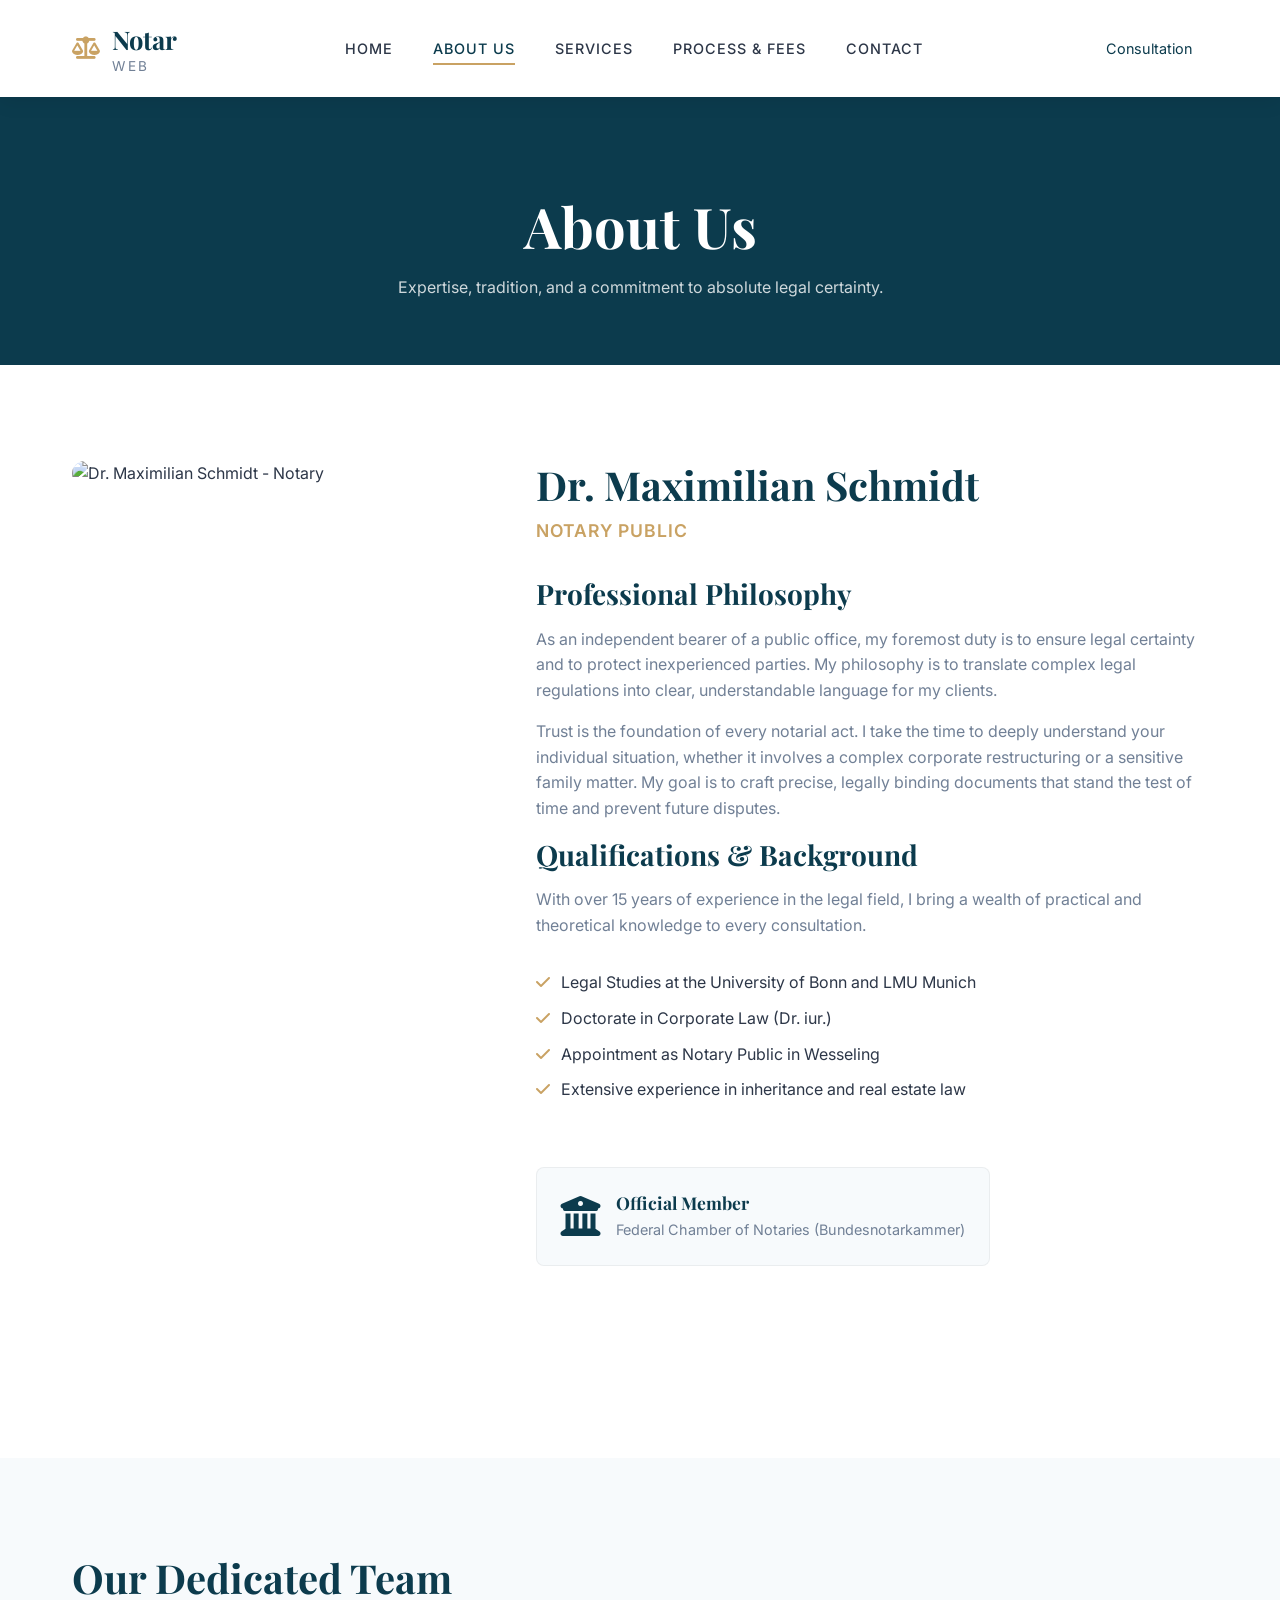
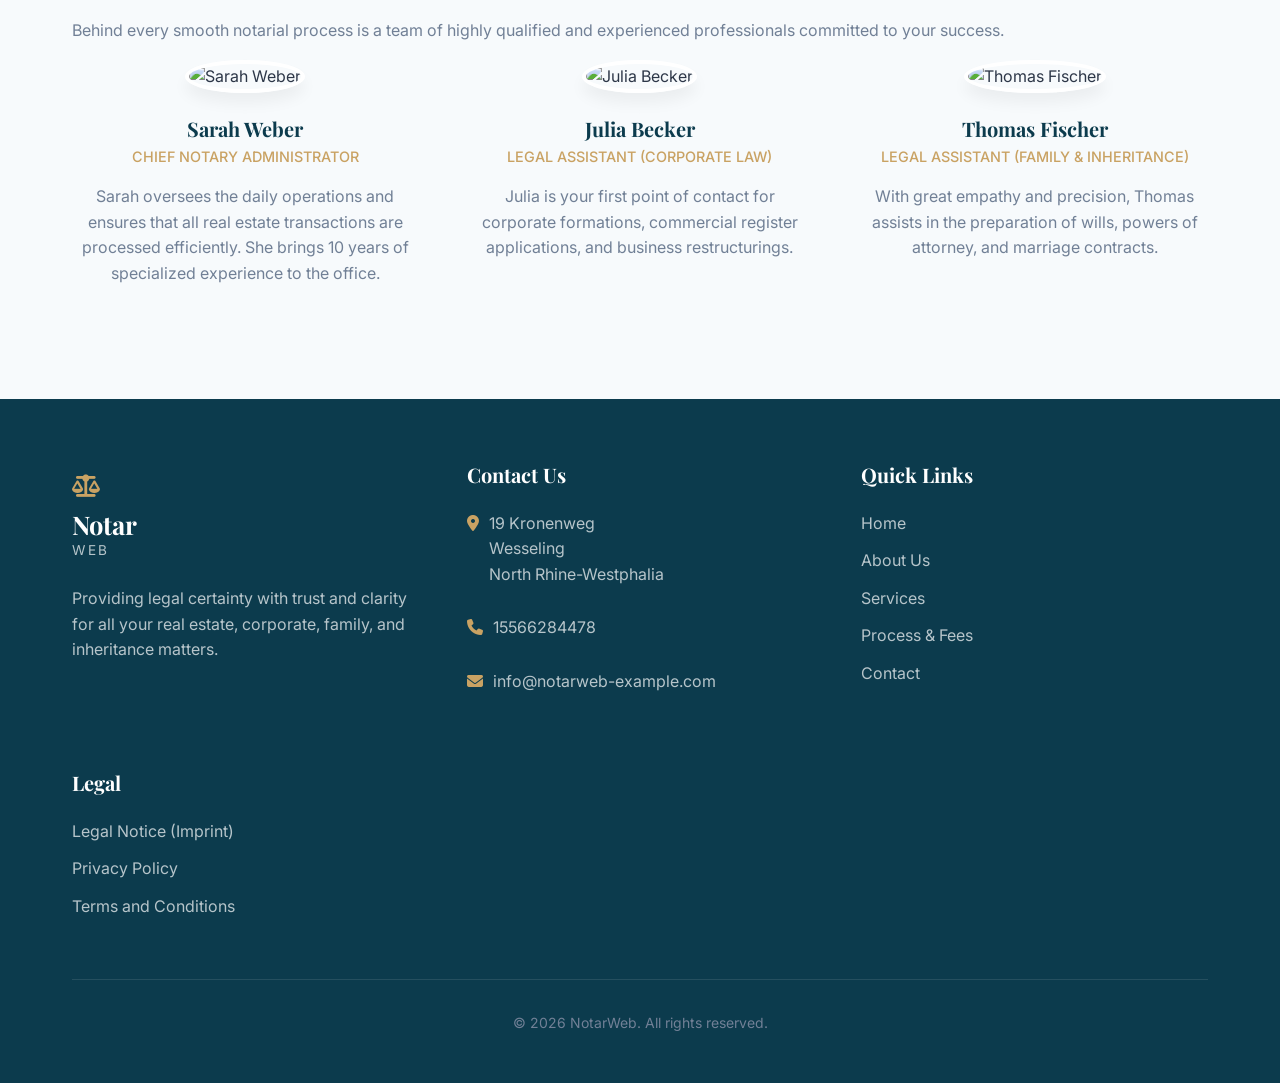
==== about.html @ d6769d3a "Initial commit - Notary Website" ====
<!DOCTYPE html>
<html lang="en">

<head>
    <meta charset="UTF-8">
    <meta name="viewport" content="width=device-width, initial-scale=1.0">
    <title>About Us | NotarWeb - Legal Certainty with Trust</title>
    <meta name="description"
        content="Learn about our legal philosophy, our experienced notary, and our dedicated team. Proud members of the Federal Chamber of Notaries.">
    <!-- FontAwesome -->
    <link rel="stylesheet" href="https://cdnjs.cloudflare.com/ajax/libs/font-awesome/6.4.0/css/all.min.css">
    <!-- Calendly -->
    <link href="https://assets.calendly.com/assets/external/widget.css" rel="stylesheet">
    <script src="https://assets.calendly.com/assets/external/widget.js" type="text/javascript" async></script>
    <!-- Custom CSS -->
    <link rel="stylesheet" href="styles.css">

    <style>
        .page-header {
            background-color: var(--primary-color);
            color: var(--text-inverse);
            padding: 12rem 0 4rem;
            text-align: center;
            position: relative;
        }

        .page-header::before {
            content: '';
            position: absolute;
            top: 0;
            left: 0;
            width: 100%;
            height: 100%;
            background-image: url('https://images.unsplash.com/photo-1505664125541-2fc910b80bba?auto=format&fit=crop&q=80&w=2000');
            background-size: cover;
            background-position: center;
            opacity: 0.15;
            mix-blend-mode: overlay;
        }

        .page-header-content {
            position: relative;
            z-index: 1;
        }

        .page-header h1 {
            color: var(--text-inverse);
            margin-bottom: 1rem;
        }

        .profile-section {
            display: flex;
            align-items: flex-start;
            gap: 4rem;
            margin-bottom: var(--spacing-xl);
        }

        .profile-image {
            flex: 0 0 400px;
            border-radius: var(--radius-lg);
            overflow: hidden;
            box-shadow: var(--shadow-xl);
            position: sticky;
            top: 100px;
        }

        .profile-image img {
            width: 100%;
            display: block;
        }

        .profile-content {
            flex: 1;
        }

        .profile-content h2 {
            margin-bottom: 0.5rem;
        }

        .profile-content .title {
            color: var(--accent-color);
            font-weight: 600;
            margin-bottom: 2rem;
            font-size: 1.1rem;
            text-transform: uppercase;
            letter-spacing: 1px;
        }

        .credentials-list {
            list-style: none;
            margin: 2rem 0;
        }

        .credentials-list li {
            position: relative;
            padding-left: 25px;
            margin-bottom: 10px;
        }

        .credentials-list li::before {
            content: '\f00c';
            font-family: 'Font Awesome 6 Free';
            font-weight: 900;
            position: absolute;
            left: 0;
            color: var(--accent-color);
        }

        .chamber-badge {
            display: inline-flex;
            align-items: center;
            gap: 15px;
            background-color: var(--bg-light);
            padding: 1.5rem;
            border-radius: var(--radius-md);
            border: 1px solid rgba(0, 0, 0, 0.05);
            margin-top: 2rem;
        }

        .chamber-badge i {
            font-size: 2.5rem;
            color: var(--primary-color);
        }

        .team-grid {
            display: grid;
            grid-template-columns: repeat(auto-fit, minmax(280px, 1fr));
            gap: 3rem;
        }

        .team-member {
            text-align: center;
        }

        .team-member-img {
            width: 200px;
            height: 200px;
            border-radius: 50%;
            object-fit: cover;
            margin: 0 auto 1.5rem;
            box-shadow: var(--shadow-md);
            border: 4px solid white;
        }

        .team-member h3 {
            margin-bottom: 0.25rem;
            font-size: 1.25rem;
        }

        .team-member p.role {
            color: var(--accent-color);
            font-weight: 500;
            margin-bottom: 1rem;
            font-size: 0.9rem;
            text-transform: uppercase;
        }

        @media (max-width: 900px) {
            .profile-section {
                flex-direction: column;
            }

            .profile-image {
                flex: auto;
                width: 100%;
                position: relative;
                top: 0;
            }
        }
    </style>
</head>

<body>

    <!-- Header Navigation -->
    <header class="header">
        <div class="container nav-container">
            <a href="index.html" class="logo">
                <i class="fa-solid fa-scale-balanced"></i>
                <div>
                    Notar<span>Web</span>
                </div>
            </a>

            <button class="mobile-menu-btn" aria-label="Toggle Menu">
                <i class="fa-solid fa-bars"></i>
            </button>

            <nav>
                <ul class="nav-links">
                    <li><a href="index.html">Home</a></li>
                    <li><a href="about.html" class="active">About Us</a></li>
                    <li><a href="services.html">Services</a></li>
                    <li><a href="process.html">Process & Fees</a></li>
                    <li><a href="contact.html">Contact</a></li>
                                    </ul>
                </nav>
                <div class="header-cta">
                    <a href="contact.html" class="btn btn-outline" style="padding: 8px 16px; font-size: 0.9rem;">Consultation</a>
                </div>
            </div>

            <button class="mobile-menu-btn" aria-label="Toggle Menu">
                <i class="fa-solid fa-bars"></i>
            </button>
        </div>
    </header>

    <!-- Page Header -->
    <div class="page-header">
        <div class="container page-header-content">
            <h1>About Us</h1>
            <p style="color: rgba(255,255,255,0.8); max-width: 600px; margin: 0 auto;">Expertise, tradition, and a
                commitment to absolute legal certainty.</p>
        </div>
    </div>

    <!-- Profile Section -->
    <section class="section">
        <div class="container">
            <div class="profile-section reveal">
                <div class="profile-image">
                    <img src="https://images.unsplash.com/photo-1560250097-0b93528c311a?auto=format&fit=crop&q=80&w=800"
                        alt="Dr. Maximilian Schmidt - Notary">
                </div>
                <div class="profile-content">
                    <h2>Dr. Maximilian Schmidt</h2>
                    <p class="title">Notary Public</p>

                    <h3>Professional Philosophy</h3>
                    <p>As an independent bearer of a public office, my foremost duty is to ensure legal certainty and to
                        protect inexperienced parties. My philosophy is to translate complex legal regulations into
                        clear, understandable language for my clients.</p>
                    <p>Trust is the foundation of every notarial act. I take the time to deeply understand your
                        individual situation, whether it involves a complex corporate restructuring or a sensitive
                        family matter. My goal is to craft precise, legally binding documents that stand the test of
                        time and prevent future disputes.</p>

                    <h3>Qualifications & Background</h3>
                    <p>With over 15 years of experience in the legal field, I bring a wealth of practical and
                        theoretical knowledge to every consultation.</p>
                    <ul class="credentials-list">
                        <li>Legal Studies at the University of Bonn and LMU Munich</li>
                        <li>Doctorate in Corporate Law (Dr. iur.)</li>
                        <li>Appointment as Notary Public in Wesseling</li>
                        <li>Extensive experience in inheritance and real estate law</li>
                    </ul>

                    <div class="chamber-badge">
                        <i class="fa-solid fa-building-columns"></i>
                        <div>
                            <h4 style="margin-bottom: 5px; font-size: 1.1rem;">Official Member</h4>
                            <p style="margin: 0; font-size: 0.9rem;">Federal Chamber of Notaries (Bundesnotarkammer)</p>
                        </div>
                    </div>
                </div>
            </div>
        </div>
    </section>

    <!-- Team Section -->
    <section class="section section-bg-light">
        <div class="container reveal">
            <div class="section-header">
                <h2>Our Dedicated Team</h2>
                <p>Behind every smooth notarial process is a team of highly qualified and experienced professionals
                    committed to your success.</p>
            </div>

            <div class="team-grid">
                <!-- Team Member 1 -->
                <div class="team-member">
                    <img src="https://images.unsplash.com/photo-1573496359142-b8d87734a5a2?auto=format&fit=crop&q=80&w=400"
                        alt="Sarah Weber" class="team-member-img">
                    <h3>Sarah Weber</h3>
                    <p class="role">Chief Notary Administrator</p>
                    <p>Sarah oversees the daily operations and ensures that all real estate transactions are processed
                        efficiently. She brings 10 years of specialized experience to the office.</p>
                </div>

                <!-- Team Member 2 -->
                <div class="team-member">
                    <img src="https://images.unsplash.com/photo-1580489944761-15a19d654956?auto=format&fit=crop&q=80&w=400"
                        alt="Julia Becker" class="team-member-img">
                    <h3>Julia Becker</h3>
                    <p class="role">Legal Assistant (Corporate Law)</p>
                    <p>Julia is your first point of contact for corporate formations, commercial register applications,
                        and business restructurings.</p>
                </div>

                <!-- Team Member 3 -->
                <div class="team-member">
                    <img src="https://images.unsplash.com/photo-1556157382-97eda2d62296?auto=format&fit=crop&q=80&w=400"
                        alt="Thomas Fischer" class="team-member-img">
                    <h3>Thomas Fischer</h3>
                    <p class="role">Legal Assistant (Family & Inheritance)</p>
                    <p>With great empathy and precision, Thomas assists in the preparation of wills, powers of attorney,
                        and marriage contracts.</p>
                </div>
            </div>
        </div>
    </section>

    <!-- Global Footer -->
    <footer class="footer">
        <div class="container">
            <div class="footer-grid">
                <div class="footer-col">
                    <a href="index.html" class="logo" style="color: white; margin-bottom: 1.5rem;">
                        <i class="fa-solid fa-scale-balanced" style="color: var(--accent-color);"></i>
                        <div>
                            Notar<span style="color: rgba(255,255,255,0.7)">Web</span>
                        </div>
                    </a>
                    <p>Providing legal certainty with trust and clarity for all your real estate, corporate, family, and inheritance matters.</p>
                </div>

                <div class="footer-col">
                    <h3>Contact Us</h3>
                    <div class="footer-contact-item">
                        <i class="fa-solid fa-location-dot"></i>
                        <p>19 Kronenweg<br>Wesseling<br>North Rhine-Westphalia</p>
                    </div>
                    <div class="footer-contact-item">
                        <i class="fa-solid fa-phone"></i>
                        <a href="tel:15566284478">15566284478</a>
                    </div>
                    <div class="footer-contact-item">
                        <i class="fa-solid fa-envelope"></i>
                        <a href="mailto:info@notarweb-example.com">info@notarweb-example.com</a>
                    </div>
                </div>

                <div class="footer-col">
                    <h3>Quick Links</h3>
                    <a href="index.html">Home</a>
                    <a href="about.html">About Us</a>
                    <a href="services.html">Services</a>
                    <a href="process.html">Process & Fees</a>
                    <a href="contact.html">Contact</a>
                </div>

                <div class="footer-col">
                    <h3>Legal</h3>
                    <a href="imprint.html">Legal Notice (Imprint)</a>
                    <a href="privacy.html">Privacy Policy</a>
                    <a href="terms.html">Terms and Conditions</a>
                </div>
            </div>

            <div class="footer-bottom">
                <p>&copy; 2026 NotarWeb. All rights reserved.</p>
            </div>
        </div>
    </footer>

    <script src="script.js"></script>
</body>

</html>
---- styles.css ----
/* Google Fonts: Playfair Display for elegant headings, Inter for clean body text */
@import url('https://fonts.googleapis.com/css2?family=Inter:wght@300;400;500;600&family=Playfair+Display:wght@400;600;700&display=swap');

:root {
  /* Color Palette */
  --primary-color: #0c3b4d;
  /* Deep Dark Blue/Green */
  --primary-light: #16566e;
  --accent-color: #c9a263;
  /* Elegant Gold/Champagne accent */
  --accent-hover: #b38d50;

  --text-main: #2d3748;
  --text-light: #718096;
  --text-inverse: #ffffff;

  --bg-main: #ffffff;
  --bg-light: #f7fafc;
  /* Very soft gray/white for alternate sections */
  --bg-dark: #1a202c;

  /* Typography */
  --font-heading: 'Playfair Display', serif;
  --font-body: 'Inter', sans-serif;

  /* Layout */
  --container-width: 1200px;
  --spacing-sm: 1rem;
  --spacing-md: 2rem;
  --spacing-lg: 4rem;
  --spacing-xl: 6rem;

  /* Effects */
  --radius-sm: 4px;
  --radius-md: 8px;
  --radius-lg: 16px;
  --shadow-sm: 0 4px 6px rgba(0, 0, 0, 0.05);
  --shadow-md: 0 10px 15px rgba(0, 0, 0, 0.05);
  --shadow-lg: 0 20px 25px rgba(0, 0, 0, 0.1);
  --transition: all 0.3s ease;
}

/* Reset & Base */
* {
  margin: 0;
  padding: 0;
  box-sizing: border-box;
}

html {
  scroll-behavior: smooth;
}

body {
  font-family: var(--font-body);
  color: var(--text-main);
  background-color: var(--bg-main);
  line-height: 1.6;
  font-size: 16px;
  -webkit-font-smoothing: antialiased;
}

h1,
h2,
h3,
h4,
h5,
h6 {
  font-family: var(--font-heading);
  color: var(--primary-color);
  line-height: 1.2;
  margin-bottom: var(--spacing-sm);
}

h1 {
  font-size: 3.5rem;
}

h2 {
  font-size: 2.5rem;
}

h3 {
  font-size: 1.75rem;
}

p {
  margin-bottom: var(--spacing-sm);
  color: var(--text-light);
}

a {
  text-decoration: none;
  color: var(--primary-color);
  transition: var(--transition);
}

a:hover {
  color: var(--accent-color);
}

/* Utilities */
.container {
  max-width: var(--container-width);
  margin: 0 auto;
  padding: 0 var(--spacing-md);
}

.section {
  padding: var(--spacing-xl) 0;
}

.section-bg-light {
  background-color: var(--bg-light);
}

.text-center {
  text-align: center;
}

/* Floating/Fixed Premium Header */
.header {
  background-color: #ffffff;
  position: fixed;
  top: 0;
  left: 0;
  width: 100%;
  z-index: 1000;
  padding: 1.2rem 0;
  transition: all 0.4s ease;
  box-shadow: 0 4px 20px rgba(0, 0, 0, 0.08);
}

.header.scrolled {
  padding: 0.8rem 0;
  box-shadow: 0 10px 30px rgba(0, 0, 0, 0.12);
  background-color: rgba(255, 255, 255, 0.98);
  backdrop-filter: blur(10px);
  -webkit-backdrop-filter: blur(10px);
}

.nav-container {
  display: flex;
  justify-content: space-between;
  align-items: center;
}

.logo {
  font-family: var(--font-heading);
  font-size: 1.6rem;
  font-weight: 700;
  color: var(--primary-color);
  display: flex;
  align-items: center;
  gap: 12px;
}

.logo i {
  color: var(--accent-color);
  font-size: 1.4rem;
}

.logo span {
  font-family: var(--font-body);
  font-size: 0.85rem;
  text-transform: uppercase;
  letter-spacing: 2.5px;
  color: var(--text-light);
  font-weight: 400;
  display: block;
}

.logo div {
  display: flex;
  flex-direction: column;
  justify-content: center;
}

.logo div span {
  margin-top: -4px;
}

.nav-content {
  display: flex;
  align-items: center;
  gap: 3rem;
}

.nav-links {
  display: flex;
  gap: 2.5rem;
  list-style: none;
  align-items: center;
}

.nav-links a {
  font-family: var(--font-body);
  font-weight: 500;
  font-size: 0.9rem;
  color: var(--text-main);
  text-transform: uppercase;
  letter-spacing: 1px;
  padding: 0.5rem 0;
  position: relative;
}

.nav-links a::after {
  content: '';
  position: absolute;
  bottom: 0;
  left: 0;
  width: 0;
  height: 2px;
  background-color: var(--accent-color);
  transition: width 0.3s ease;
}

.nav-links a:hover::after,
.nav-links a.active::after {
  width: 100%;
}

.nav-links a:hover,
.nav-links a.active {
  color: var(--primary-color);
}

.header-cta {
  display: none;
}

@media (min-width: 1024px) {
  .header-cta {
    display: block;
  }

  .header-cta .btn-outline {
    border-color: var(--primary-color);
    color: var(--primary-color);
  }

  .header-cta .btn-outline:hover {
    border-color: var(--primary-color);
    background-color: var(--primary-color);
    color: var(--text-inverse);
  }
}

.mobile-menu-btn {
  display: none;
  background: none;
  border: none;
  font-size: 1.5rem;
  color: var(--primary-color);
  cursor: pointer;
}

/* Hero Section */
.hero {
  position: relative;
  min-height: 80vh;
  display: flex;
  align-items: center;
  background-size: cover;
  background-position: center;
  background-attachment: fixed;
  color: var(--text-inverse);
}

.hero::before {
  content: '';
  position: absolute;
  top: 0;
  left: 0;
  width: 100%;
  height: 100%;
  background: linear-gradient(to right, rgba(12, 59, 77, 0.9) 0%, rgba(12, 59, 77, 0.6) 100%);
}

.hero-content {
  position: relative;
  z-index: 1;
  max-width: 600px;
}

.hero h1 {
  color: var(--text-inverse);
  margin-bottom: 1.5rem;
  animation: fadeUp 1s ease forwards;
}

.hero p {
  color: rgba(255, 255, 255, 0.9);
  font-size: 1.25rem;
  margin-bottom: 2.5rem;
  animation: fadeUp 1s ease 0.2s forwards;
  opacity: 0;
}

.hero-btns {
  display: flex;
  gap: 1rem;
  animation: fadeUp 1s ease 0.4s forwards;
  opacity: 0;
}

@keyframes fadeUp {
  from {
    opacity: 0;
    transform: translateY(20px);
  }

  to {
    opacity: 1;
    transform: translateY(0);
  }
}

/* Footer */
.footer {
  background-color: var(--primary-color);
  color: var(--text-inverse);
  padding: var(--spacing-lg) 0 2rem;
}

.footer-grid {
  display: grid;
  grid-template-columns: repeat(auto-fit, minmax(250px, 1fr));
  gap: 3rem;
  margin-bottom: 3rem;
}

.footer-col h3 {
  color: var(--text-inverse);
  font-size: 1.25rem;
  margin-bottom: 1.5rem;
}

.footer-col p,
.footer-col a {
  color: rgba(255, 255, 255, 0.7);
  margin-bottom: 0.75rem;
  display: block;
}

.footer-col a:hover {
  color: var(--accent-color);
}

.footer-contact-item {
  display: flex;
  align-items: flex-start;
  gap: 10px;
  margin-bottom: 1rem;
}

.footer-contact-item i {
  color: var(--accent-color);
  margin-top: 4px;
}

.footer-bottom {
  text-align: center;
  padding-top: 2rem;
  border-top: 1px solid rgba(255, 255, 255, 0.1);
  color: rgba(255, 255, 255, 0.5);
  font-size: 0.875rem;
}

/* Animations */
.reveal {
  opacity: 0;
  transform: translateY(30px);
  transition: all 0.8s ease;
}

.reveal.active {
  opacity: 1;
  transform: translateY(0);
}

/* Responsive */
@media (max-width: 1024px) {
  .nav-content {
    gap: 1.5rem;
  }
}

@media (max-width: 768px) {
  h1 {
    font-size: 2.5rem;
  }

  h2 {
    font-size: 2rem;
  }

  .nav-links {
    display: none;
    position: absolute;
    top: 100%;
    left: 0;
    width: 100%;
    background-color: var(--bg-main);
    flex-direction: column;
    padding: 2rem;
    box-shadow: var(--shadow-md);
    gap: 1.5rem;
  }

  .nav-links.active {
    display: flex;
  }

  .mobile-menu-btn {
    display: block;
  }

  .hero {
    min-height: 70vh;
  }

  .hero-btns {
    flex-direction: column;
  }
}
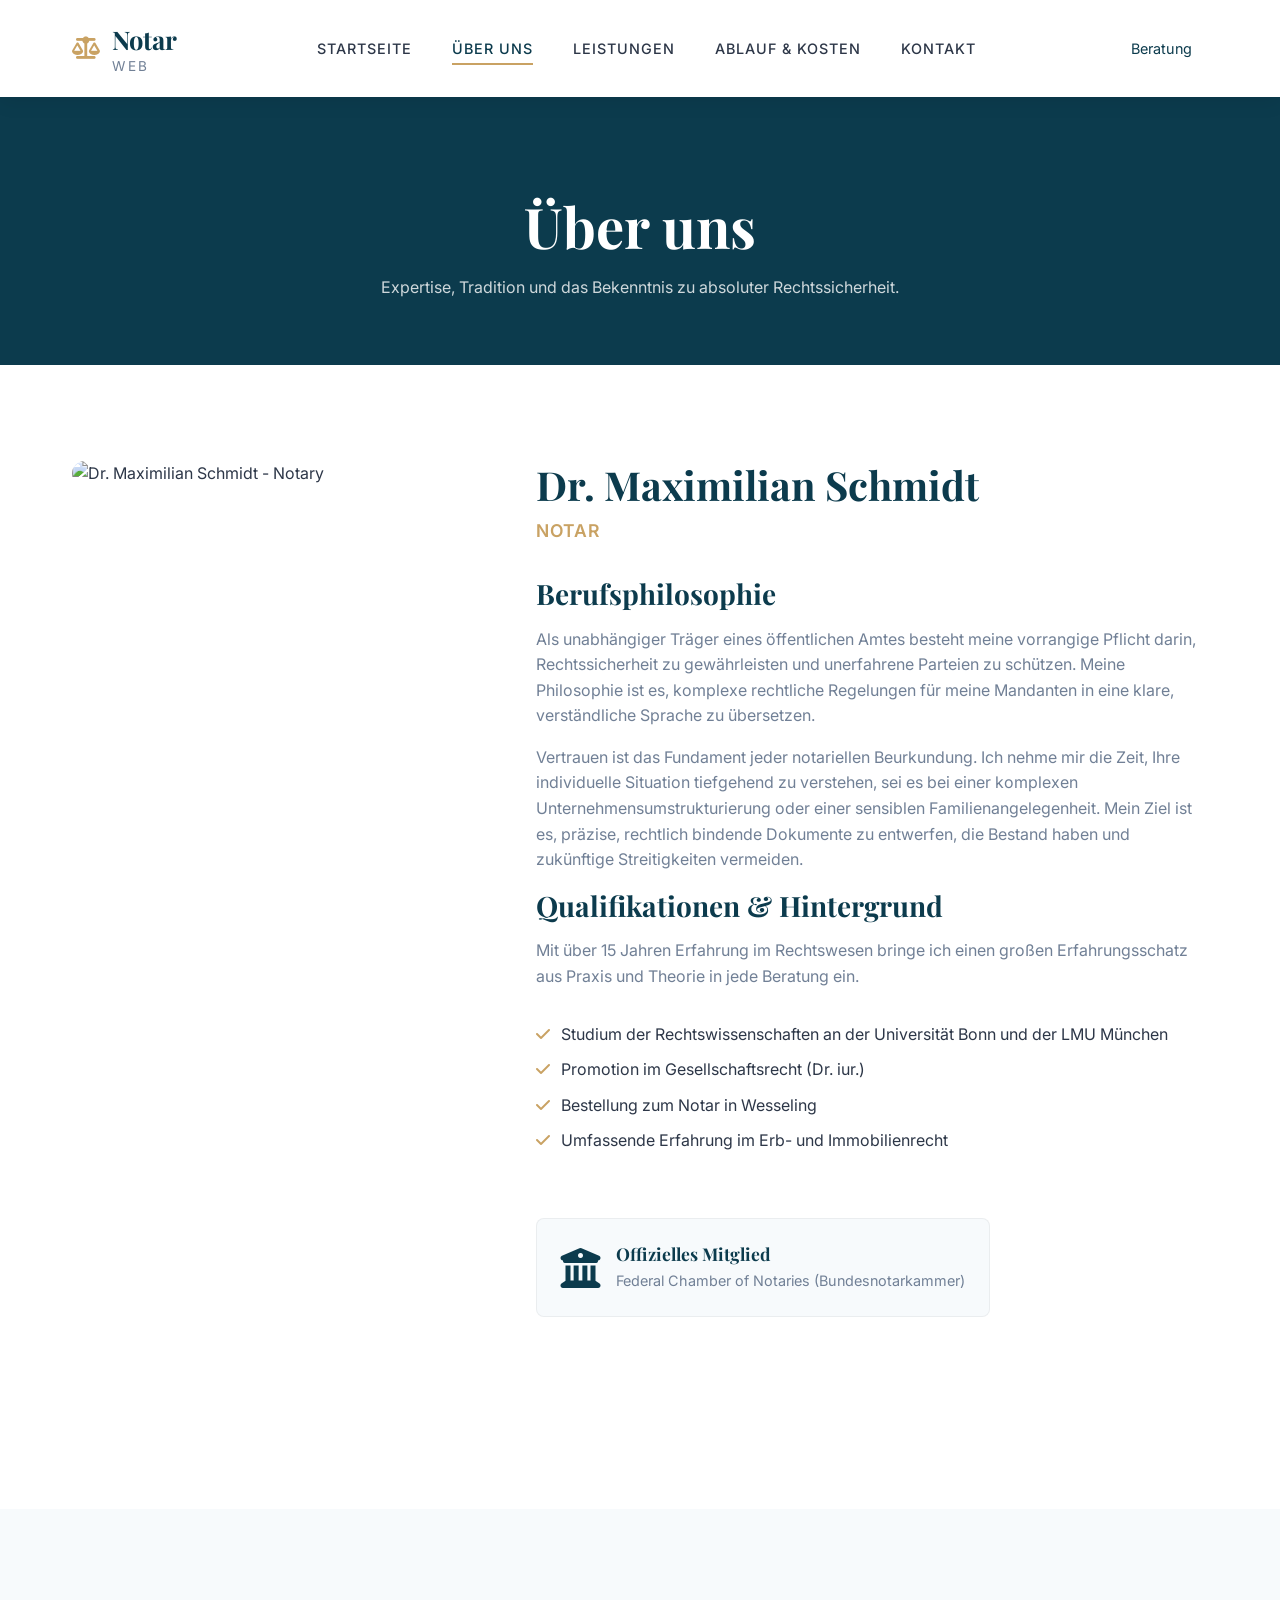
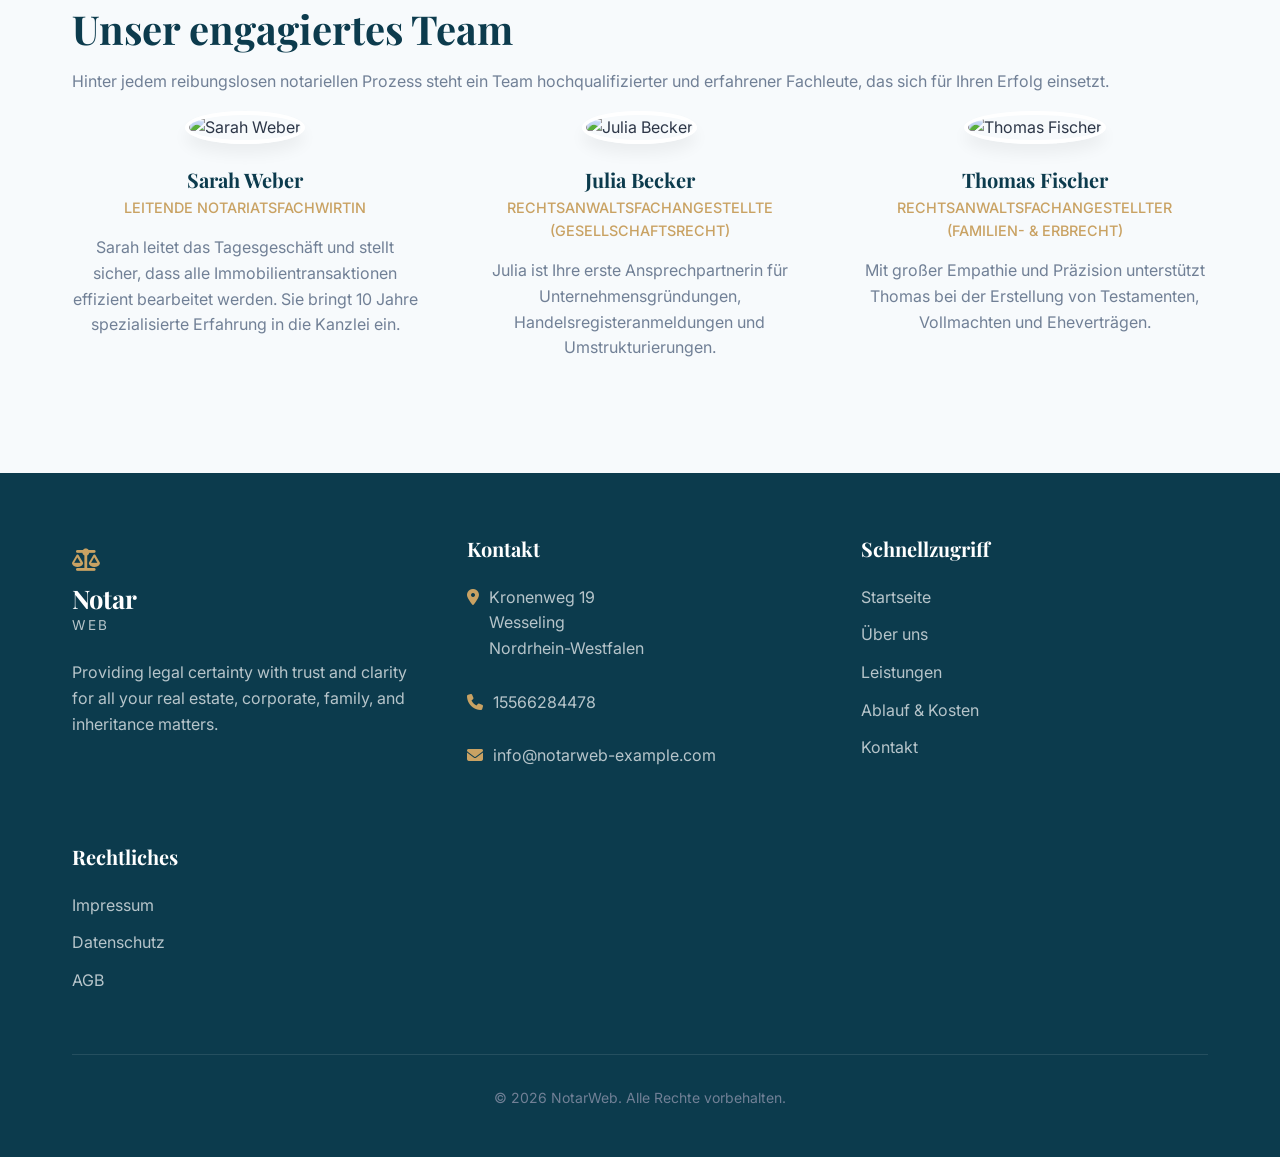
==== commit 3d471ecb: "Website auf Deutsch übersetzt und Mail-Link angepasst" ====
--- a/about.html
+++ b/about.html
@@ -1,12 +1,12 @@
 <!DOCTYPE html>
-<html lang="en">
+<html lang="de">
 
 <head>
     <meta charset="UTF-8">
     <meta name="viewport" content="width=device-width, initial-scale=1.0">
-    <title>About Us | NotarWeb - Legal Certainty with Trust</title>
+    <title>Über uns | NotarWeb - Rechtssicherheit mit Vertrauen</title>
     <meta name="description"
-        content="Learn about our legal philosophy, our experienced notary, and our dedicated team. Proud members of the Federal Chamber of Notaries.">
+        content="Erfahren Sie mehr über unsere Rechtsphilosophie, unseren erfahrenen Notar und unser engagiertes Team. Stolze Mitglieder der Bundesnotarkammer.">
     <!-- FontAwesome -->
     <link rel="stylesheet" href="https://cdnjs.cloudflare.com/ajax/libs/font-awesome/6.4.0/css/all.min.css">
     <!-- Calendly -->
@@ -188,30 +188,31 @@
 
             <nav>
                 <ul class="nav-links">
-                    <li><a href="index.html">Home</a></li>
-                    <li><a href="about.html" class="active">About Us</a></li>
-                    <li><a href="services.html">Services</a></li>
-                    <li><a href="process.html">Process & Fees</a></li>
-                    <li><a href="contact.html">Contact</a></li>
-                                    </ul>
-                </nav>
-                <div class="header-cta">
-                    <a href="contact.html" class="btn btn-outline" style="padding: 8px 16px; font-size: 0.9rem;">Consultation</a>
-                </div>
-            </div>
-
-            <button class="mobile-menu-btn" aria-label="Toggle Menu">
-                <i class="fa-solid fa-bars"></i>
-            </button>
+                    <li><a href="index.html">Startseite</a></li>
+                    <li><a href="about.html" class="active">Über uns</a></li>
+                    <li><a href="services.html">Leistungen</a></li>
+                    <li><a href="process.html">Ablauf & Kosten</a></li>
+                    <li><a href="contact.html">Kontakt</a></li>
+                </ul>
+            </nav>
+            <div class="header-cta">
+                <a href="contact.html" class="btn btn-outline"
+                    style="padding: 8px 16px; font-size: 0.9rem;">Beratung</a>
+            </div>
+        </div>
+
+        <button class="mobile-menu-btn" aria-label="Toggle Menu">
+            <i class="fa-solid fa-bars"></i>
+        </button>
         </div>
     </header>
 
     <!-- Page Header -->
     <div class="page-header">
         <div class="container page-header-content">
-            <h1>About Us</h1>
-            <p style="color: rgba(255,255,255,0.8); max-width: 600px; margin: 0 auto;">Expertise, tradition, and a
-                commitment to absolute legal certainty.</p>
+            <h1>Über uns</h1>
+            <p style="color: rgba(255,255,255,0.8); max-width: 600px; margin: 0 auto;">Expertise, Tradition und das
+                Bekenntnis zu absoluter Rechtssicherheit.</p>
         </div>
     </div>
 
@@ -225,31 +226,37 @@
                 </div>
                 <div class="profile-content">
                     <h2>Dr. Maximilian Schmidt</h2>
-                    <p class="title">Notary Public</p>
-
-                    <h3>Professional Philosophy</h3>
-                    <p>As an independent bearer of a public office, my foremost duty is to ensure legal certainty and to
-                        protect inexperienced parties. My philosophy is to translate complex legal regulations into
-                        clear, understandable language for my clients.</p>
-                    <p>Trust is the foundation of every notarial act. I take the time to deeply understand your
-                        individual situation, whether it involves a complex corporate restructuring or a sensitive
-                        family matter. My goal is to craft precise, legally binding documents that stand the test of
-                        time and prevent future disputes.</p>
-
-                    <h3>Qualifications & Background</h3>
-                    <p>With over 15 years of experience in the legal field, I bring a wealth of practical and
-                        theoretical knowledge to every consultation.</p>
+                    <p class="title">Notar</p>
+
+                    <h3>Berufsphilosophie</h3>
+                    <p>Als unabhängiger Träger eines öffentlichen Amtes besteht meine vorrangige Pflicht darin,
+                        Rechtssicherheit zu gewährleisten und unerfahrene
+                        Parteien zu schützen. Meine Philosophie ist es, komplexe rechtliche Regelungen für meine
+                        Mandanten in eine
+                        klare, verständliche Sprache zu übersetzen.</p>
+                    <p>Vertrauen ist das Fundament jeder notariellen Beurkundung. Ich nehme mir die Zeit, Ihre
+                        individuelle
+                        Situation tiefgehend zu verstehen, sei es bei einer komplexen Unternehmensumstrukturierung oder
+                        einer sensiblen
+                        Familienangelegenheit. Mein Ziel ist es, präzise, rechtlich bindende Dokumente zu entwerfen, die
+                        Bestand
+                        haben und zukünftige Streitigkeiten vermeiden.</p>
+
+                    <h3>Qualifikationen & Hintergrund</h3>
+                    <p>Mit über 15 Jahren Erfahrung im Rechtswesen bringe ich einen großen Erfahrungsschatz aus Praxis
+                        und
+                        Theorie in jede Beratung ein.</p>
                     <ul class="credentials-list">
-                        <li>Legal Studies at the University of Bonn and LMU Munich</li>
-                        <li>Doctorate in Corporate Law (Dr. iur.)</li>
-                        <li>Appointment as Notary Public in Wesseling</li>
-                        <li>Extensive experience in inheritance and real estate law</li>
+                        <li>Studium der Rechtswissenschaften an der Universität Bonn und der LMU München</li>
+                        <li>Promotion im Gesellschaftsrecht (Dr. iur.)</li>
+                        <li>Bestellung zum Notar in Wesseling</li>
+                        <li>Umfassende Erfahrung im Erb- und Immobilienrecht</li>
                     </ul>
 
                     <div class="chamber-badge">
                         <i class="fa-solid fa-building-columns"></i>
                         <div>
-                            <h4 style="margin-bottom: 5px; font-size: 1.1rem;">Official Member</h4>
+                            <h4 style="margin-bottom: 5px; font-size: 1.1rem;">Offizielles Mitglied</h4>
                             <p style="margin: 0; font-size: 0.9rem;">Federal Chamber of Notaries (Bundesnotarkammer)</p>
                         </div>
                     </div>
@@ -262,9 +269,10 @@
     <section class="section section-bg-light">
         <div class="container reveal">
             <div class="section-header">
-                <h2>Our Dedicated Team</h2>
-                <p>Behind every smooth notarial process is a team of highly qualified and experienced professionals
-                    committed to your success.</p>
+                <h2>Unser engagiertes Team</h2>
+                <p>Hinter jedem reibungslosen notariellen Prozess steht ein Team hochqualifizierter und erfahrener
+                    Fachleute,
+                    das sich für Ihren Erfolg einsetzt.</p>
             </div>
 
             <div class="team-grid">
@@ -273,9 +281,10 @@
                     <img src="https://images.unsplash.com/photo-1573496359142-b8d87734a5a2?auto=format&fit=crop&q=80&w=400"
                         alt="Sarah Weber" class="team-member-img">
                     <h3>Sarah Weber</h3>
-                    <p class="role">Chief Notary Administrator</p>
-                    <p>Sarah oversees the daily operations and ensures that all real estate transactions are processed
-                        efficiently. She brings 10 years of specialized experience to the office.</p>
+                    <p class="role">Leitende Notariatsfachwirtin</p>
+                    <p>Sarah leitet das Tagesgeschäft und stellt sicher, dass alle Immobilientransaktionen effizient
+                        bearbeitet
+                        werden. Sie bringt 10 Jahre spezialisierte Erfahrung in die Kanzlei ein.</p>
                 </div>
 
                 <!-- Team Member 2 -->
@@ -283,9 +292,9 @@
                     <img src="https://images.unsplash.com/photo-1580489944761-15a19d654956?auto=format&fit=crop&q=80&w=400"
                         alt="Julia Becker" class="team-member-img">
                     <h3>Julia Becker</h3>
-                    <p class="role">Legal Assistant (Corporate Law)</p>
-                    <p>Julia is your first point of contact for corporate formations, commercial register applications,
-                        and business restructurings.</p>
+                    <p class="role">Rechtsanwaltsfachangestellte (Gesellschaftsrecht)</p>
+                    <p>Julia ist Ihre erste Ansprechpartnerin für Unternehmensgründungen, Handelsregisteranmeldungen
+                        und Umstrukturierungen.</p>
                 </div>
 
                 <!-- Team Member 3 -->
@@ -293,9 +302,10 @@
                     <img src="https://images.unsplash.com/photo-1556157382-97eda2d62296?auto=format&fit=crop&q=80&w=400"
                         alt="Thomas Fischer" class="team-member-img">
                     <h3>Thomas Fischer</h3>
-                    <p class="role">Legal Assistant (Family & Inheritance)</p>
-                    <p>With great empathy and precision, Thomas assists in the preparation of wills, powers of attorney,
-                        and marriage contracts.</p>
+                    <p class="role">Rechtsanwaltsfachangestellter (Familien- & Erbrecht)</p>
+                    <p>Mit großer Empathie und Präzision unterstützt Thomas bei der Erstellung von Testamenten,
+                        Vollmachten
+                        und Eheverträgen.</p>
                 </div>
             </div>
         </div>
@@ -312,14 +322,15 @@
                             Notar<span style="color: rgba(255,255,255,0.7)">Web</span>
                         </div>
                     </a>
-                    <p>Providing legal certainty with trust and clarity for all your real estate, corporate, family, and inheritance matters.</p>
+                    <p>Providing legal certainty with trust and clarity for all your real estate, corporate, family, and
+                        inheritance matters.</p>
                 </div>
 
                 <div class="footer-col">
-                    <h3>Contact Us</h3>
+                    <h3>Kontakt</h3>
                     <div class="footer-contact-item">
                         <i class="fa-solid fa-location-dot"></i>
-                        <p>19 Kronenweg<br>Wesseling<br>North Rhine-Westphalia</p>
+                        <p>Kronenweg 19<br>Wesseling<br>Nordrhein-Westfalen</p>
                     </div>
                     <div class="footer-contact-item">
                         <i class="fa-solid fa-phone"></i>
@@ -332,24 +343,24 @@
                 </div>
 
                 <div class="footer-col">
-                    <h3>Quick Links</h3>
-                    <a href="index.html">Home</a>
-                    <a href="about.html">About Us</a>
-                    <a href="services.html">Services</a>
-                    <a href="process.html">Process & Fees</a>
-                    <a href="contact.html">Contact</a>
+                    <h3>Schnellzugriff</h3>
+                    <a href="index.html">Startseite</a>
+                    <a href="about.html">Über uns</a>
+                    <a href="services.html">Leistungen</a>
+                    <a href="process.html">Ablauf & Kosten</a>
+                    <a href="contact.html">Kontakt</a>
                 </div>
 
                 <div class="footer-col">
-                    <h3>Legal</h3>
-                    <a href="imprint.html">Legal Notice (Imprint)</a>
-                    <a href="privacy.html">Privacy Policy</a>
-                    <a href="terms.html">Terms and Conditions</a>
+                    <h3>Rechtliches</h3>
+                    <a href="imprint.html">Impressum</a>
+                    <a href="privacy.html">Datenschutz</a>
+                    <a href="terms.html">AGB</a>
                 </div>
             </div>
 
             <div class="footer-bottom">
-                <p>&copy; 2026 NotarWeb. All rights reserved.</p>
+                <p>&copy; 2026 NotarWeb. Alle Rechte vorbehalten.</p>
             </div>
         </div>
     </footer>
@@ -357,8 +368,4 @@
     <script src="script.js"></script>
 </body>
 
-</html>
-
-
-
-
+</html>
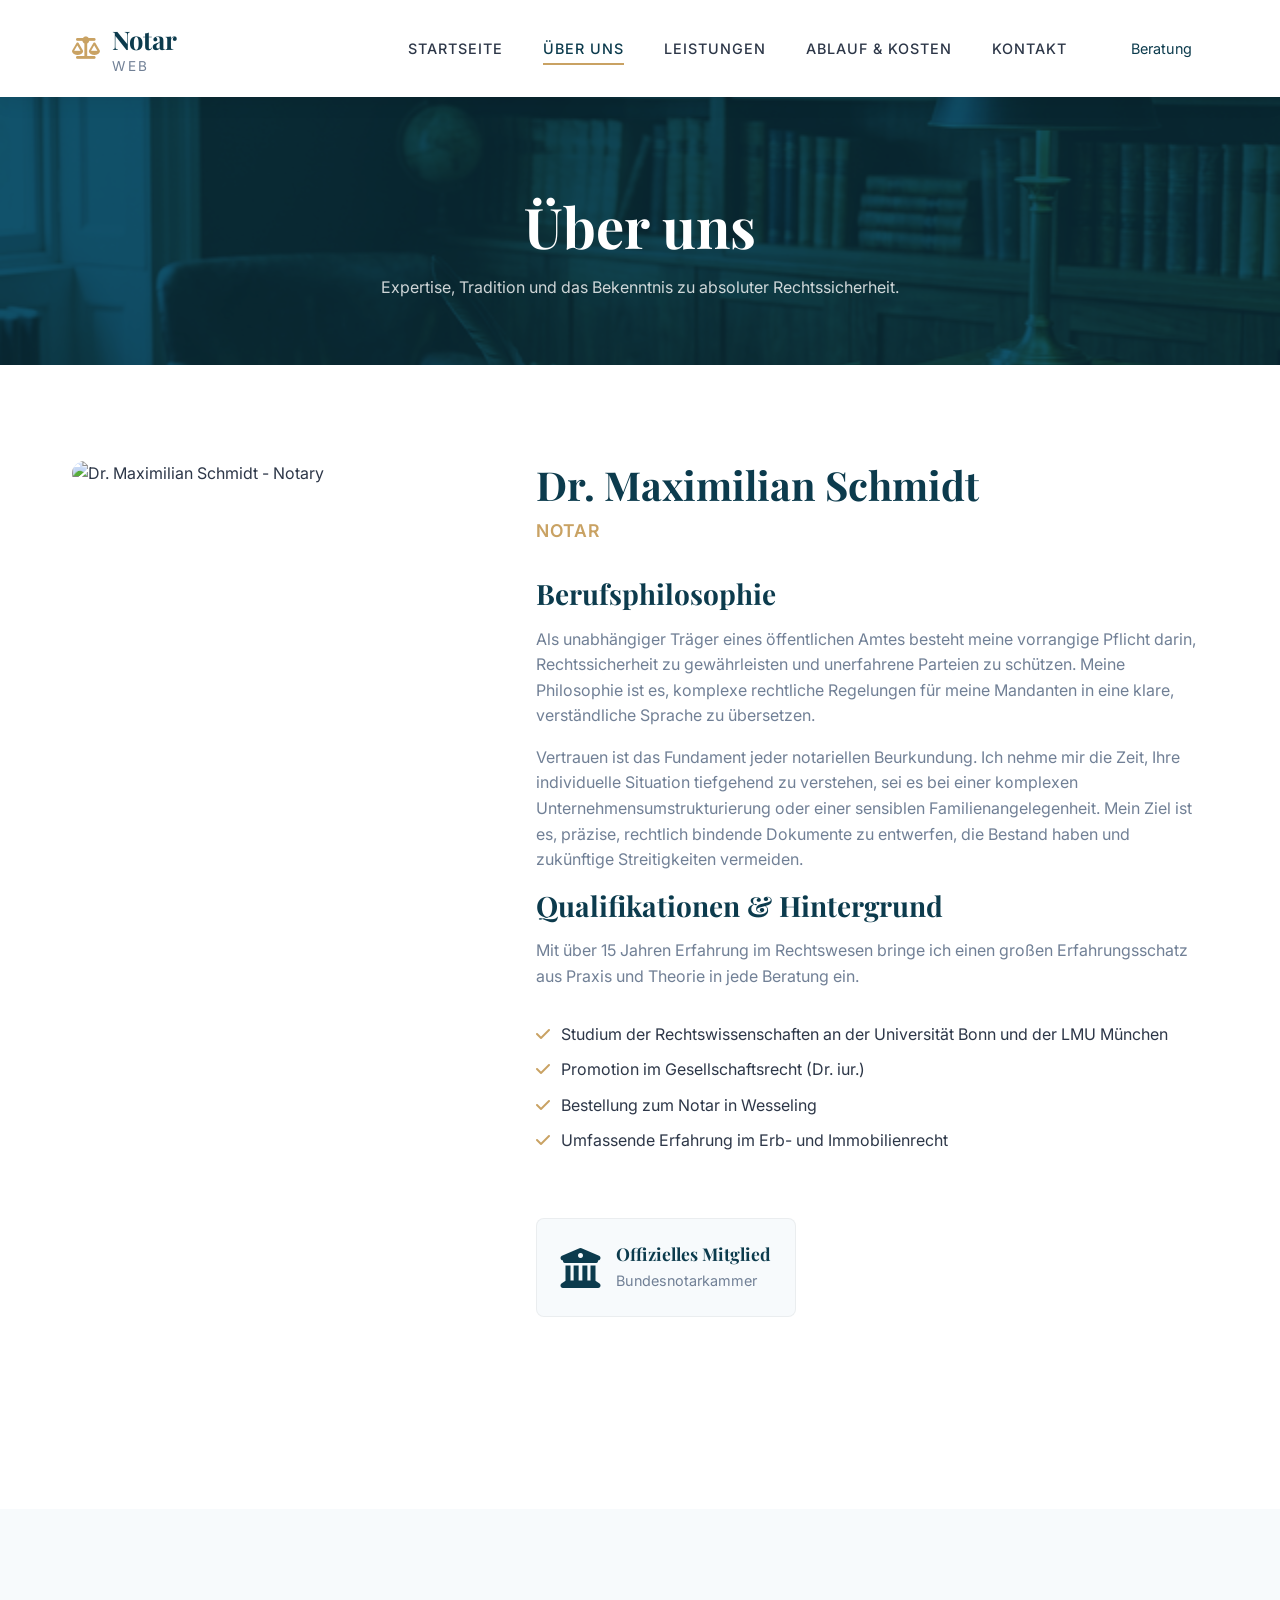
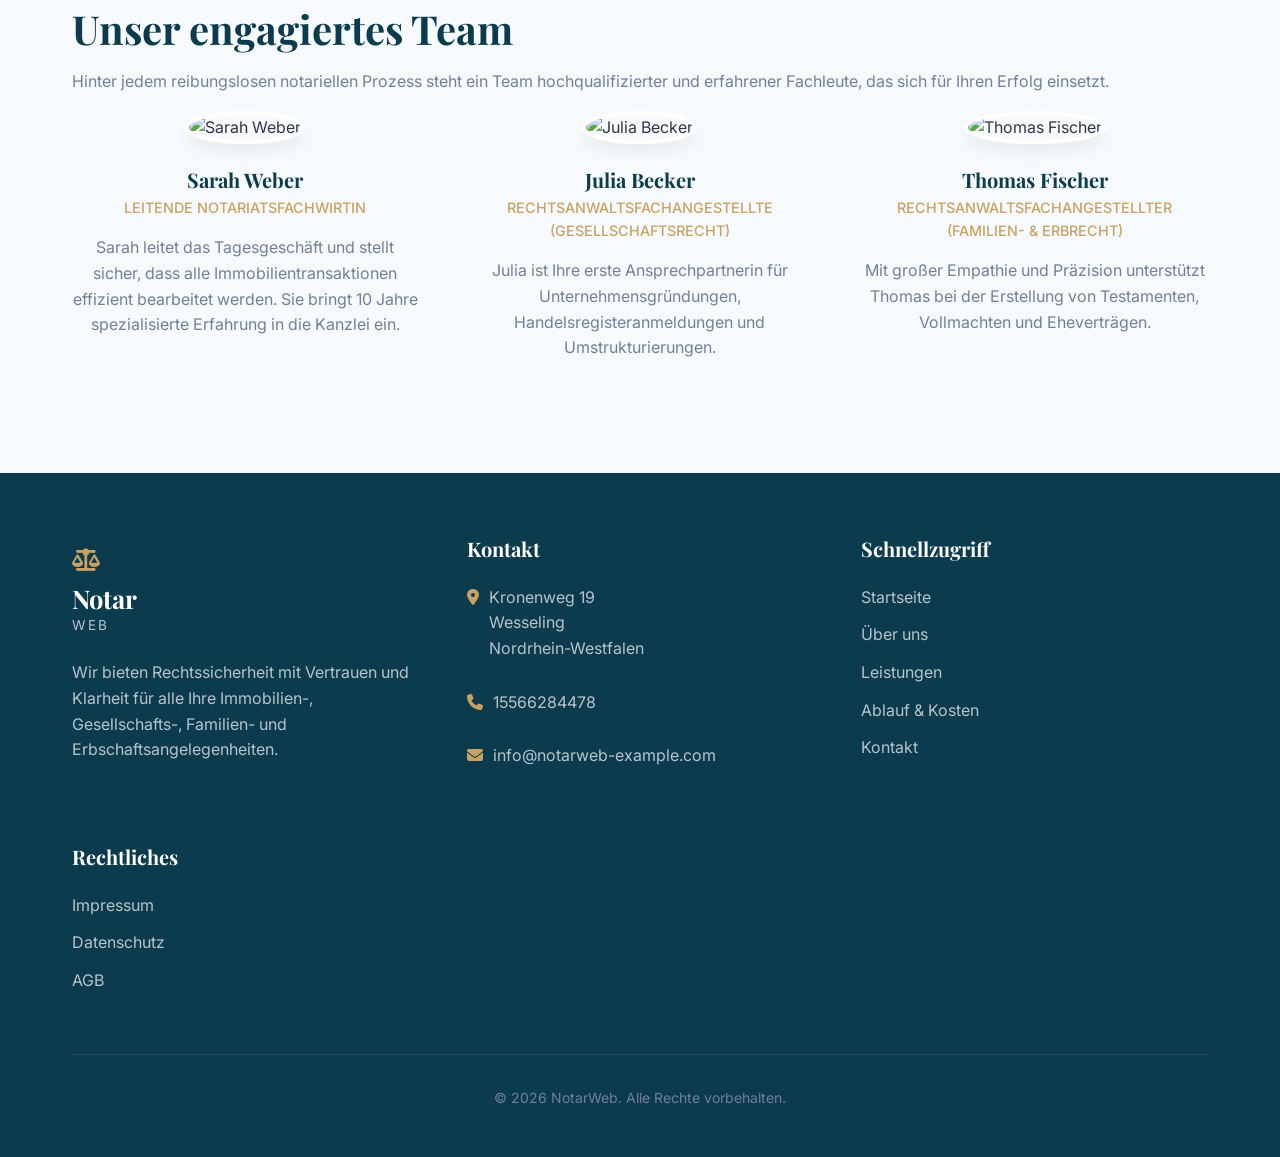
==== commit ee4b3c0b: "Update: Latest design and content changes" ====
--- a/about.html
+++ b/about.html
@@ -31,10 +31,10 @@
             left: 0;
             width: 100%;
             height: 100%;
-            background-image: url('https://images.unsplash.com/photo-1505664125541-2fc910b80bba?auto=format&fit=crop&q=80&w=2000');
+            background-image: url('images/about-hero.png');
             background-size: cover;
             background-position: center;
-            opacity: 0.15;
+            opacity: 0.4;
             mix-blend-mode: overlay;
         }
 
@@ -173,7 +173,7 @@
 <body>
 
     <!-- Header Navigation -->
-    <header class="header">
+    <header class="header" id="main-header">
         <div class="container nav-container">
             <a href="index.html" class="logo">
                 <i class="fa-solid fa-scale-balanced"></i>
@@ -182,28 +182,25 @@
                 </div>
             </a>
 
+            <div class="nav-content">
+                <nav>
+                    <ul class="nav-links">
+                        <li><a href="index.html">Startseite</a></li>
+                        <li><a href="about.html" class="active">Über uns</a></li>
+                        <li><a href="services.html">Leistungen</a></li>
+                        <li><a href="process.html">Ablauf & Kosten</a></li>
+                        <li><a href="contact.html">Kontakt</a></li>
+                    </ul>
+                </nav>
+                <div class="header-cta">
+                    <a href="contact.html" class="btn btn-outline"
+                        style="padding: 8px 16px; font-size: 0.9rem;">Beratung</a>
+                </div>
+            </div>
+
             <button class="mobile-menu-btn" aria-label="Toggle Menu">
                 <i class="fa-solid fa-bars"></i>
             </button>
-
-            <nav>
-                <ul class="nav-links">
-                    <li><a href="index.html">Startseite</a></li>
-                    <li><a href="about.html" class="active">Über uns</a></li>
-                    <li><a href="services.html">Leistungen</a></li>
-                    <li><a href="process.html">Ablauf & Kosten</a></li>
-                    <li><a href="contact.html">Kontakt</a></li>
-                </ul>
-            </nav>
-            <div class="header-cta">
-                <a href="contact.html" class="btn btn-outline"
-                    style="padding: 8px 16px; font-size: 0.9rem;">Beratung</a>
-            </div>
-        </div>
-
-        <button class="mobile-menu-btn" aria-label="Toggle Menu">
-            <i class="fa-solid fa-bars"></i>
-        </button>
         </div>
     </header>
 
@@ -257,7 +254,7 @@
                         <i class="fa-solid fa-building-columns"></i>
                         <div>
                             <h4 style="margin-bottom: 5px; font-size: 1.1rem;">Offizielles Mitglied</h4>
-                            <p style="margin: 0; font-size: 0.9rem;">Federal Chamber of Notaries (Bundesnotarkammer)</p>
+                            <p style="margin: 0; font-size: 0.9rem;">Bundesnotarkammer</p>
                         </div>
                     </div>
                 </div>
@@ -322,8 +319,8 @@
                             Notar<span style="color: rgba(255,255,255,0.7)">Web</span>
                         </div>
                     </a>
-                    <p>Providing legal certainty with trust and clarity for all your real estate, corporate, family, and
-                        inheritance matters.</p>
+                    <p>Wir bieten Rechtssicherheit mit Vertrauen und Klarheit für alle Ihre Immobilien-, Gesellschafts-,
+                        Familien- und Erbschaftsangelegenheiten.</p>
                 </div>
 
                 <div class="footer-col">
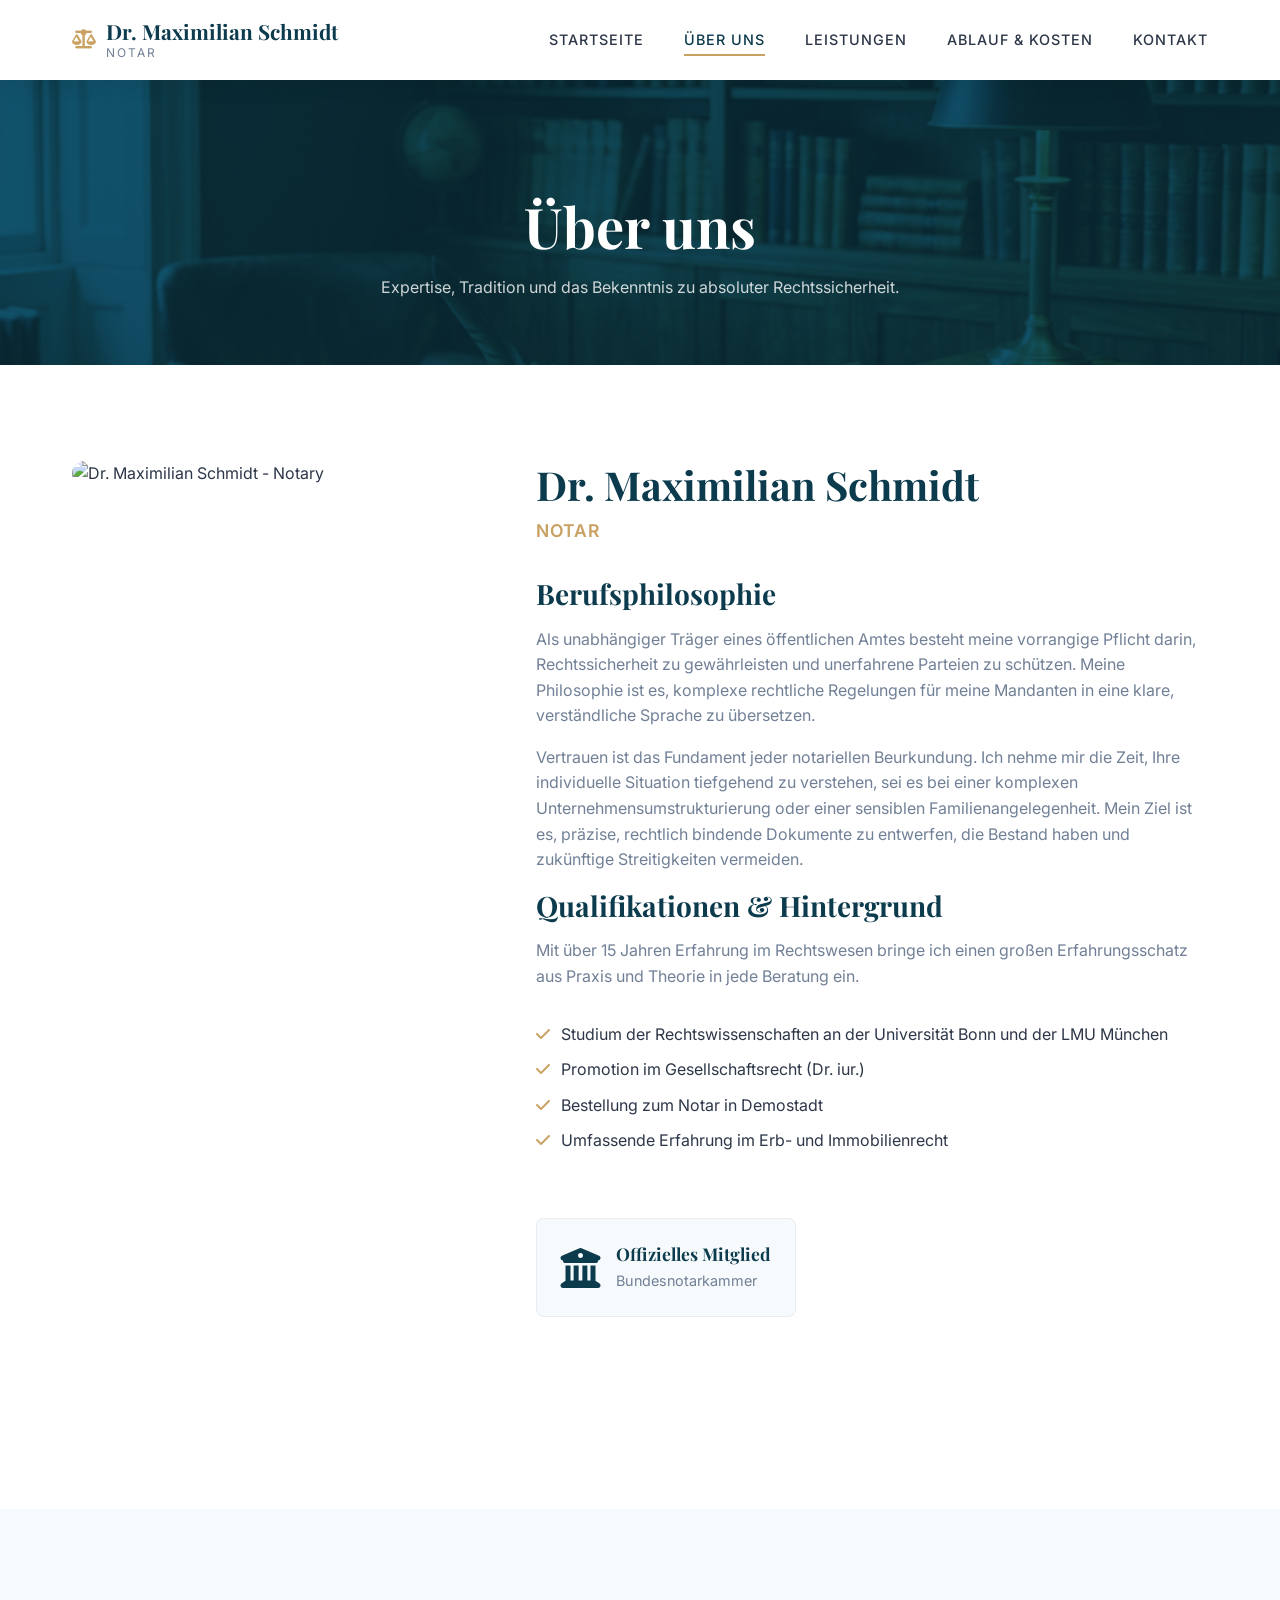
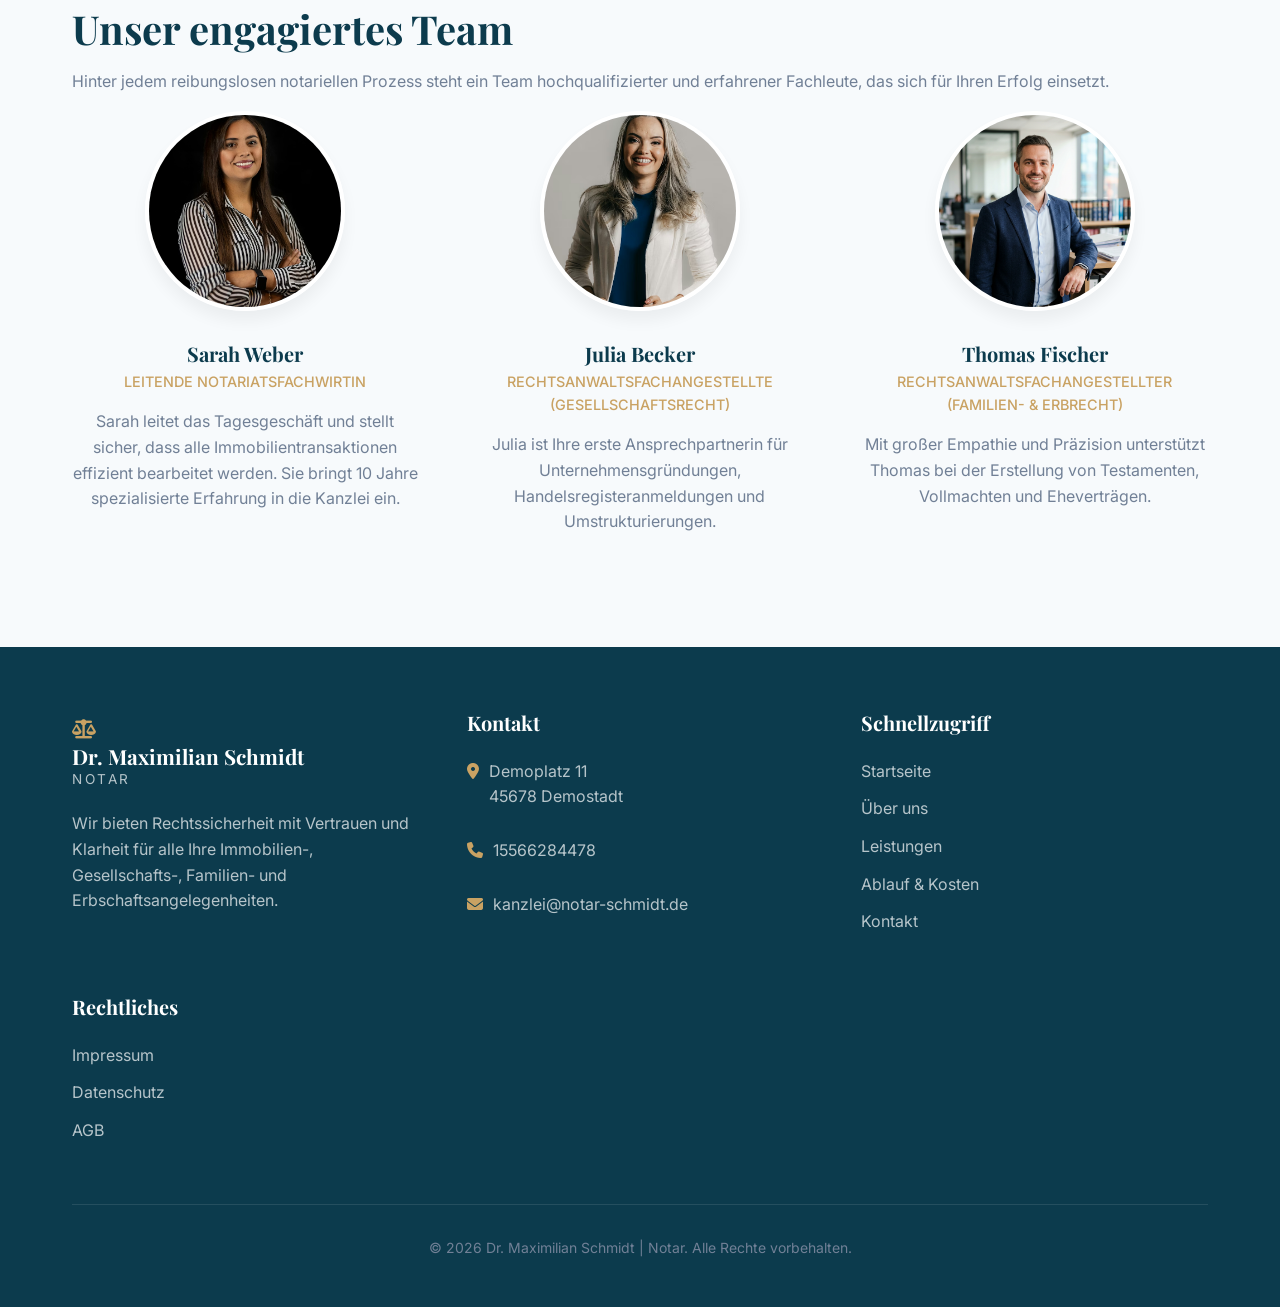
==== commit 22fd9d31: "Update website name to Dr. Maximilian Schmidt | Notar, update address and email, and remove online b" ====
--- a/about.html
+++ b/about.html
@@ -4,7 +4,7 @@
 <head>
     <meta charset="UTF-8">
     <meta name="viewport" content="width=device-width, initial-scale=1.0">
-    <title>Über uns | NotarWeb - Rechtssicherheit mit Vertrauen</title>
+    <title>Über uns | Dr. Maximilian Schmidt | Notar - Rechtssicherheit mit Vertrauen</title>
     <meta name="description"
         content="Erfahren Sie mehr über unsere Rechtsphilosophie, unseren erfahrenen Notar und unser engagiertes Team. Stolze Mitglieder der Bundesnotarkammer.">
     <!-- FontAwesome -->
@@ -13,6 +13,8 @@
     <link href="https://assets.calendly.com/assets/external/widget.css" rel="stylesheet">
     <script src="https://assets.calendly.com/assets/external/widget.js" type="text/javascript" async></script>
     <!-- Custom CSS -->
+    <!-- Favicon -->
+    <link rel="icon" type="image/png" href="images/favicon.png">
     <link rel="stylesheet" href="styles.css">
 
     <style>
@@ -177,8 +179,8 @@
         <div class="container nav-container">
             <a href="index.html" class="logo">
                 <i class="fa-solid fa-scale-balanced"></i>
-                <div>
-                    Notar<span>Web</span>
+                <div style="line-height: 1.2;">
+                    Dr. Maximilian Schmidt<span>Notar</span>
                 </div>
             </a>
 
@@ -192,10 +194,6 @@
                         <li><a href="contact.html">Kontakt</a></li>
                     </ul>
                 </nav>
-                <div class="header-cta">
-                    <a href="contact.html" class="btn btn-outline"
-                        style="padding: 8px 16px; font-size: 0.9rem;">Beratung</a>
-                </div>
             </div>
 
             <button class="mobile-menu-btn" aria-label="Toggle Menu">
@@ -246,7 +244,7 @@
                     <ul class="credentials-list">
                         <li>Studium der Rechtswissenschaften an der Universität Bonn und der LMU München</li>
                         <li>Promotion im Gesellschaftsrecht (Dr. iur.)</li>
-                        <li>Bestellung zum Notar in Wesseling</li>
+                        <li>Bestellung zum Notar in Demostadt</li>
                         <li>Umfassende Erfahrung im Erb- und Immobilienrecht</li>
                     </ul>
 
@@ -275,8 +273,7 @@
             <div class="team-grid">
                 <!-- Team Member 1 -->
                 <div class="team-member">
-                    <img src="https://images.unsplash.com/photo-1573496359142-b8d87734a5a2?auto=format&fit=crop&q=80&w=400"
-                        alt="Sarah Weber" class="team-member-img">
+                    <img src="images/photo-1665534056605-86a9524ffba7.avif" alt="Sarah Weber" class="team-member-img">
                     <h3>Sarah Weber</h3>
                     <p class="role">Leitende Notariatsfachwirtin</p>
                     <p>Sarah leitet das Tagesgeschäft und stellt sicher, dass alle Immobilientransaktionen effizient
@@ -286,8 +283,7 @@
 
                 <!-- Team Member 2 -->
                 <div class="team-member">
-                    <img src="https://images.unsplash.com/photo-1580489944761-15a19d654956?auto=format&fit=crop&q=80&w=400"
-                        alt="Julia Becker" class="team-member-img">
+                    <img src="images/photo-1684262855358-88f296a2cfc2.avif" alt="Julia Becker" class="team-member-img">
                     <h3>Julia Becker</h3>
                     <p class="role">Rechtsanwaltsfachangestellte (Gesellschaftsrecht)</p>
                     <p>Julia ist Ihre erste Ansprechpartnerin für Unternehmensgründungen, Handelsregisteranmeldungen
@@ -296,8 +292,7 @@
 
                 <!-- Team Member 3 -->
                 <div class="team-member">
-                    <img src="https://images.unsplash.com/photo-1556157382-97eda2d62296?auto=format&fit=crop&q=80&w=400"
-                        alt="Thomas Fischer" class="team-member-img">
+                    <img src="images/thomas-fischer.png" alt="Thomas Fischer" class="team-member-img">
                     <h3>Thomas Fischer</h3>
                     <p class="role">Rechtsanwaltsfachangestellter (Familien- & Erbrecht)</p>
                     <p>Mit großer Empathie und Präzision unterstützt Thomas bei der Erstellung von Testamenten,
@@ -315,8 +310,9 @@
                 <div class="footer-col">
                     <a href="index.html" class="logo" style="color: white; margin-bottom: 1.5rem;">
                         <i class="fa-solid fa-scale-balanced" style="color: var(--accent-color);"></i>
-                        <div>
-                            Notar<span style="color: rgba(255,255,255,0.7)">Web</span>
+                        <div style="line-height: 1.2;">
+                            Dr. Maximilian Schmidt<span
+                                style="color: rgba(255,255,255,0.7); display: block; font-size: 0.85rem; text-transform: uppercase; letter-spacing: 2.5px;">Notar</span>
                         </div>
                     </a>
                     <p>Wir bieten Rechtssicherheit mit Vertrauen und Klarheit für alle Ihre Immobilien-, Gesellschafts-,
@@ -327,7 +323,7 @@
                     <h3>Kontakt</h3>
                     <div class="footer-contact-item">
                         <i class="fa-solid fa-location-dot"></i>
-                        <p>Kronenweg 19<br>Wesseling<br>Nordrhein-Westfalen</p>
+                        <p>Demoplatz 11<br>45678 Demostadt</p>
                     </div>
                     <div class="footer-contact-item">
                         <i class="fa-solid fa-phone"></i>
@@ -335,7 +331,7 @@
                     </div>
                     <div class="footer-contact-item">
                         <i class="fa-solid fa-envelope"></i>
-                        <a href="mailto:info@notarweb-example.com">info@notarweb-example.com</a>
+                        <a href="mailto:kanzlei@notar-schmidt.de">kanzlei@notar-schmidt.de</a>
                     </div>
                 </div>
 
@@ -357,7 +353,7 @@
             </div>
 
             <div class="footer-bottom">
-                <p>&copy; 2026 NotarWeb. Alle Rechte vorbehalten.</p>
+                <p>&copy; 2026 Dr. Maximilian Schmidt | Notar. Alle Rechte vorbehalten.</p>
             </div>
         </div>
     </footer>
--- a/styles.css
+++ b/styles.css
@@ -147,24 +147,24 @@
 
 .logo {
   font-family: var(--font-heading);
-  font-size: 1.6rem;
+  font-size: 1.3rem;
   font-weight: 700;
   color: var(--primary-color);
   display: flex;
   align-items: center;
-  gap: 12px;
+  gap: 10px;
 }
 
 .logo i {
   color: var(--accent-color);
-  font-size: 1.4rem;
+  font-size: 1.2rem;
 }
 
 .logo span {
   font-family: var(--font-body);
-  font-size: 0.85rem;
+  font-size: 0.75rem;
   text-transform: uppercase;
-  letter-spacing: 2.5px;
+  letter-spacing: 2px;
   color: var(--text-light);
   font-weight: 400;
   display: block;
@@ -177,7 +177,7 @@
 }
 
 .logo div span {
-  margin-top: -4px;
+  margin-top: 2px;
 }
 
 .nav-content {
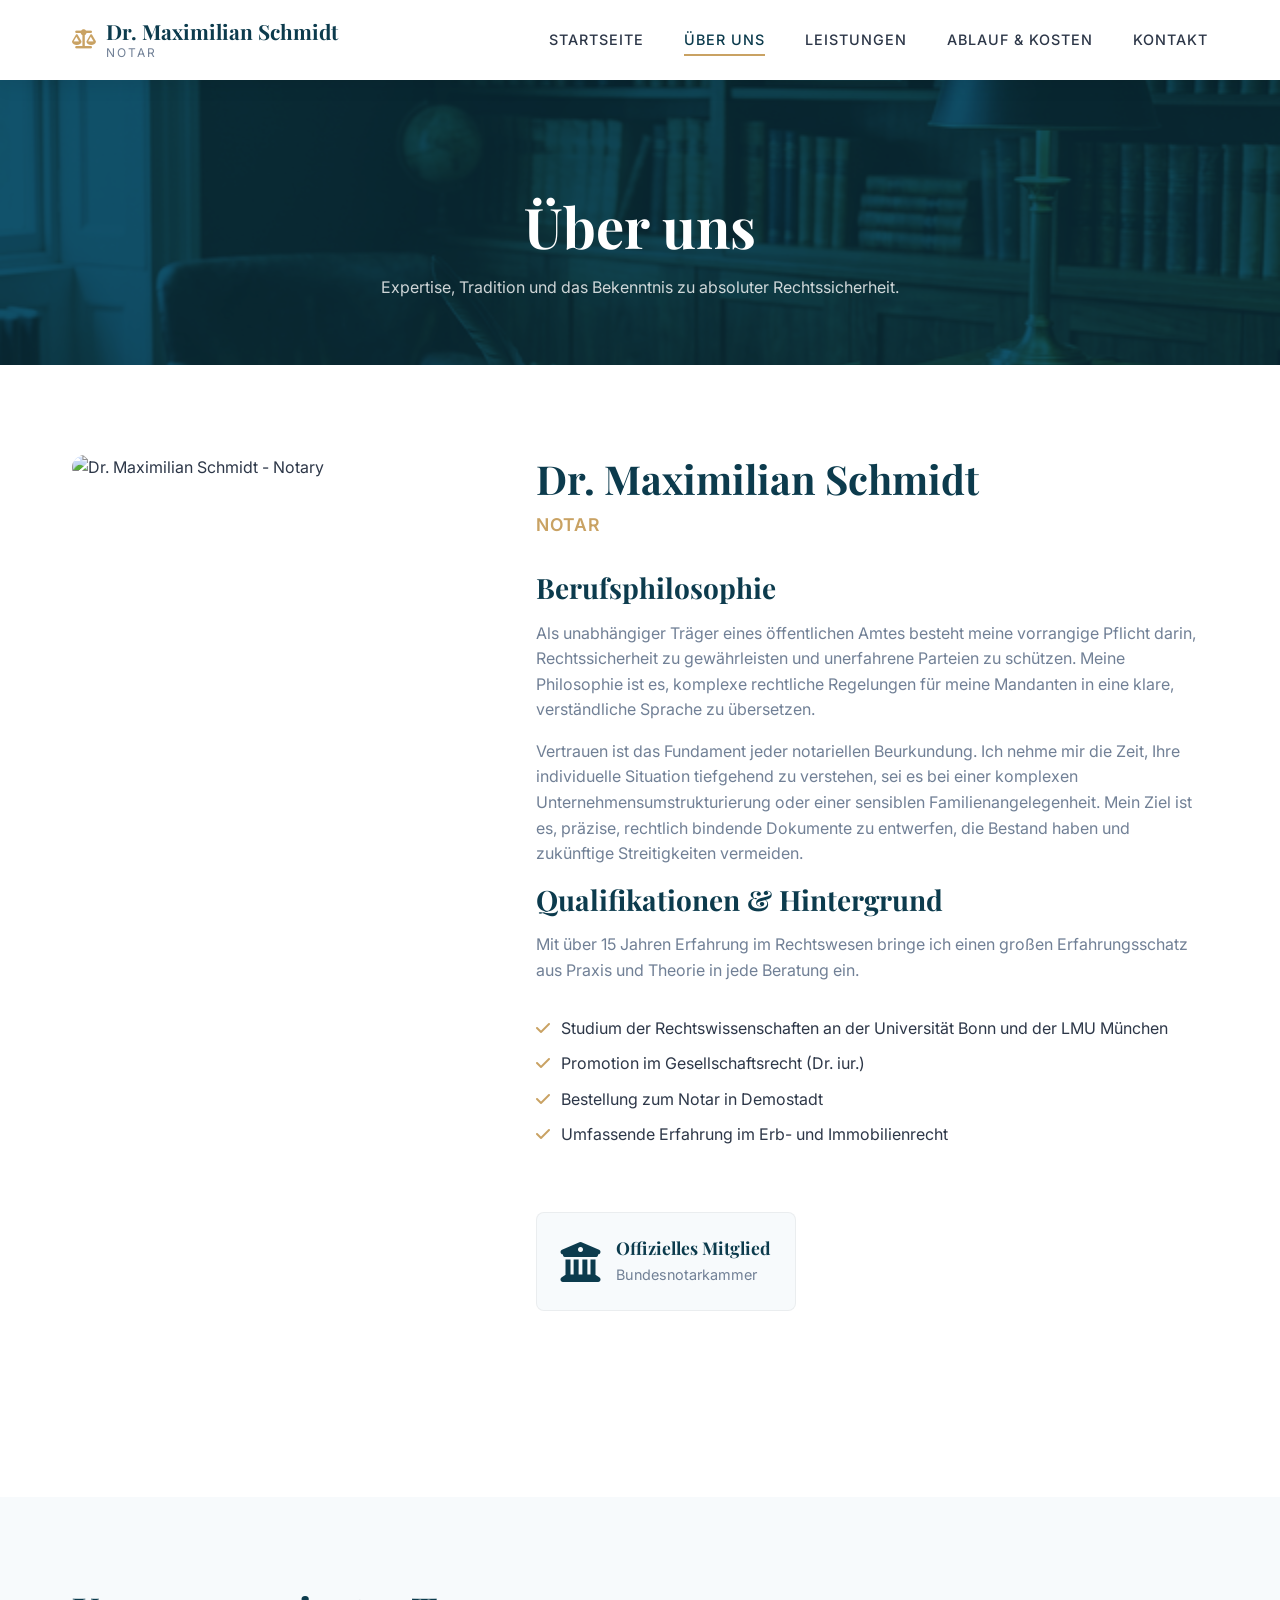
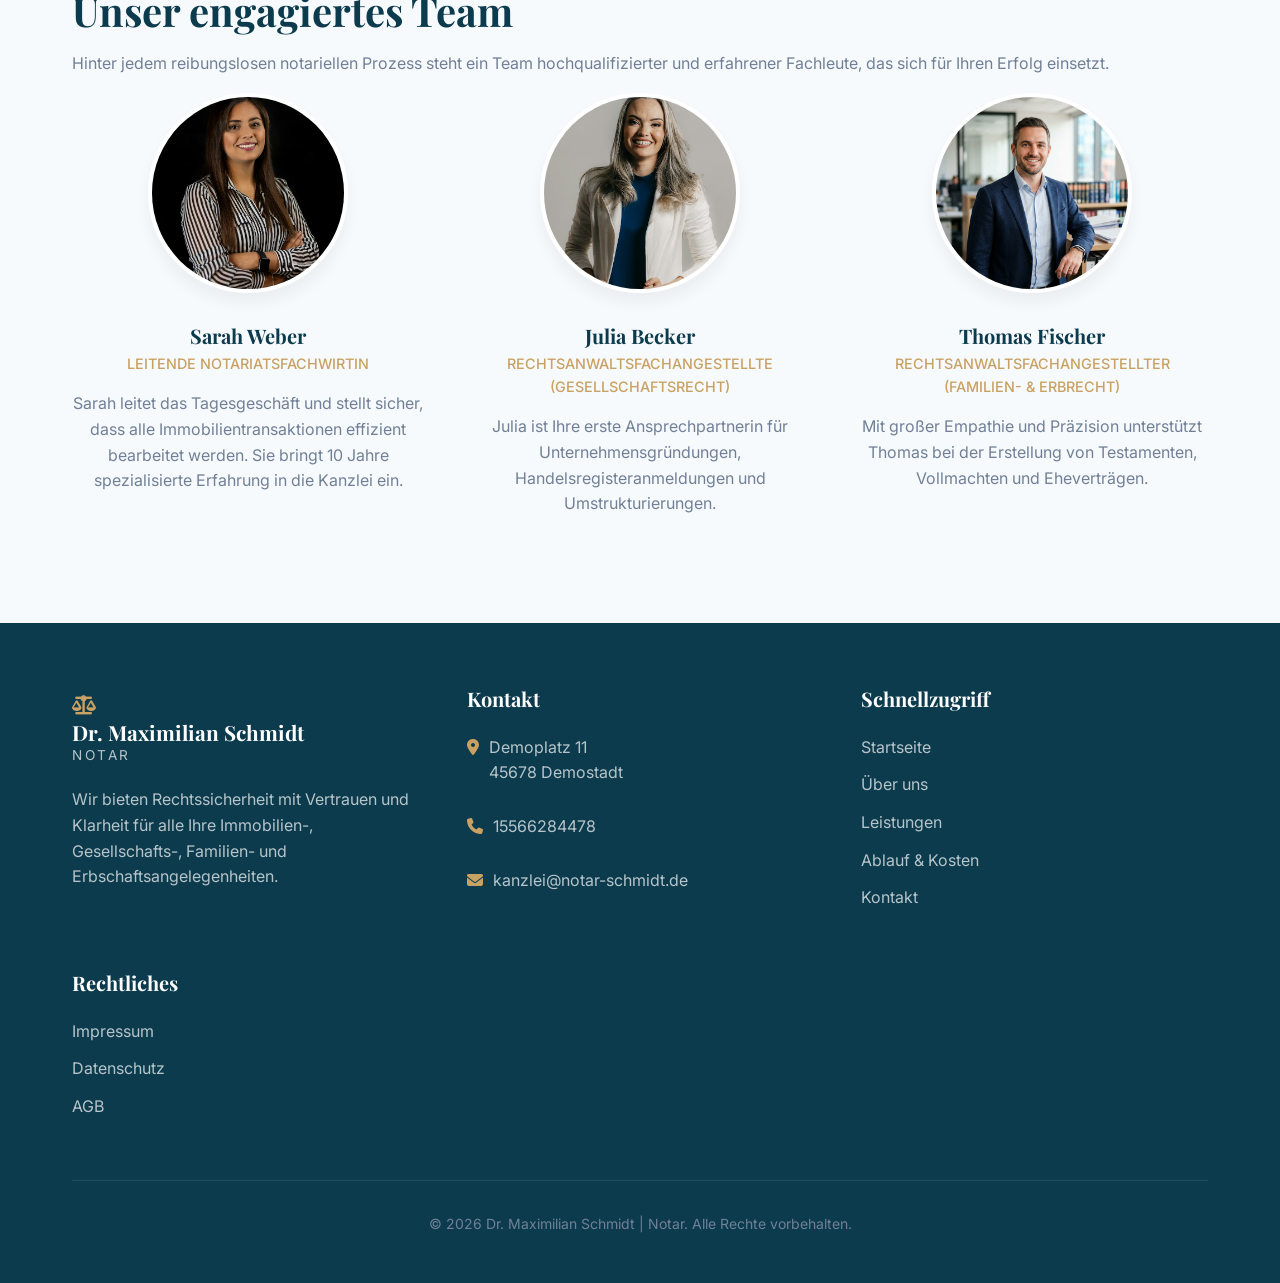
==== commit 5afdf80b: "Optimize website for mobile, tablet, and laptop (responsive design)" ====
--- a/about.html
+++ b/about.html
@@ -126,8 +126,37 @@
 
         .team-grid {
             display: grid;
-            grid-template-columns: repeat(auto-fit, minmax(280px, 1fr));
-            gap: 3rem;
+            grid-template-columns: repeat(3, 1fr);
+            gap: 2.5rem;
+        }
+
+        @media (max-width: 1024px) {
+            .profile-section {
+                flex-direction: column;
+                gap: 3rem;
+            }
+
+            .profile-image {
+                flex: none;
+                max-width: 500px;
+                margin: 0 auto;
+            }
+        }
+
+        @media (max-width: 992px) {
+            .team-grid {
+                grid-template-columns: repeat(2, 1fr);
+            }
+        }
+
+        @media (max-width: 600px) {
+            .team-grid {
+                grid-template-columns: 1fr;
+            }
+
+            .page-header {
+                padding: 10rem 0 3rem;
+            }
         }
 
         .team-member {
--- a/styles.css
+++ b/styles.css
@@ -73,15 +73,15 @@
 }
 
 h1 {
-  font-size: 3.5rem;
+  font-size: clamp(2.2rem, 8vw, 3.5rem);
 }
 
 h2 {
-  font-size: 2.5rem;
+  font-size: clamp(1.8rem, 6vw, 2.5rem);
 }
 
 h3 {
-  font-size: 1.75rem;
+  font-size: clamp(1.4rem, 4vw, 1.75rem);
 }
 
 p {
@@ -103,11 +103,11 @@
 .container {
   max-width: var(--container-width);
   margin: 0 auto;
-  padding: 0 var(--spacing-md);
+  padding: 0 clamp(1.5rem, 4vw, 2rem);
 }
 
 .section {
-  padding: var(--spacing-xl) 0;
+  padding: clamp(3rem, 10vh, 6rem) 0;
 }
 
 .section-bg-light {
@@ -258,13 +258,15 @@
 /* Hero Section */
 .hero {
   position: relative;
-  min-height: 80vh;
+  min-height: clamp(60vh, 80vh, 900px);
   display: flex;
   align-items: center;
   background-size: cover;
   background-position: center;
-  background-attachment: fixed;
+  background-attachment: scroll;
+  /* Better for mobile performance than fixed */
   color: var(--text-inverse);
+  padding: 8rem 0;
 }
 
 .hero::before {
@@ -291,7 +293,7 @@
 
 .hero p {
   color: rgba(255, 255, 255, 0.9);
-  font-size: 1.25rem;
+  font-size: clamp(1rem, 3vw, 1.25rem);
   margin-bottom: 2.5rem;
   animation: fadeUp 1s ease 0.2s forwards;
   opacity: 0;
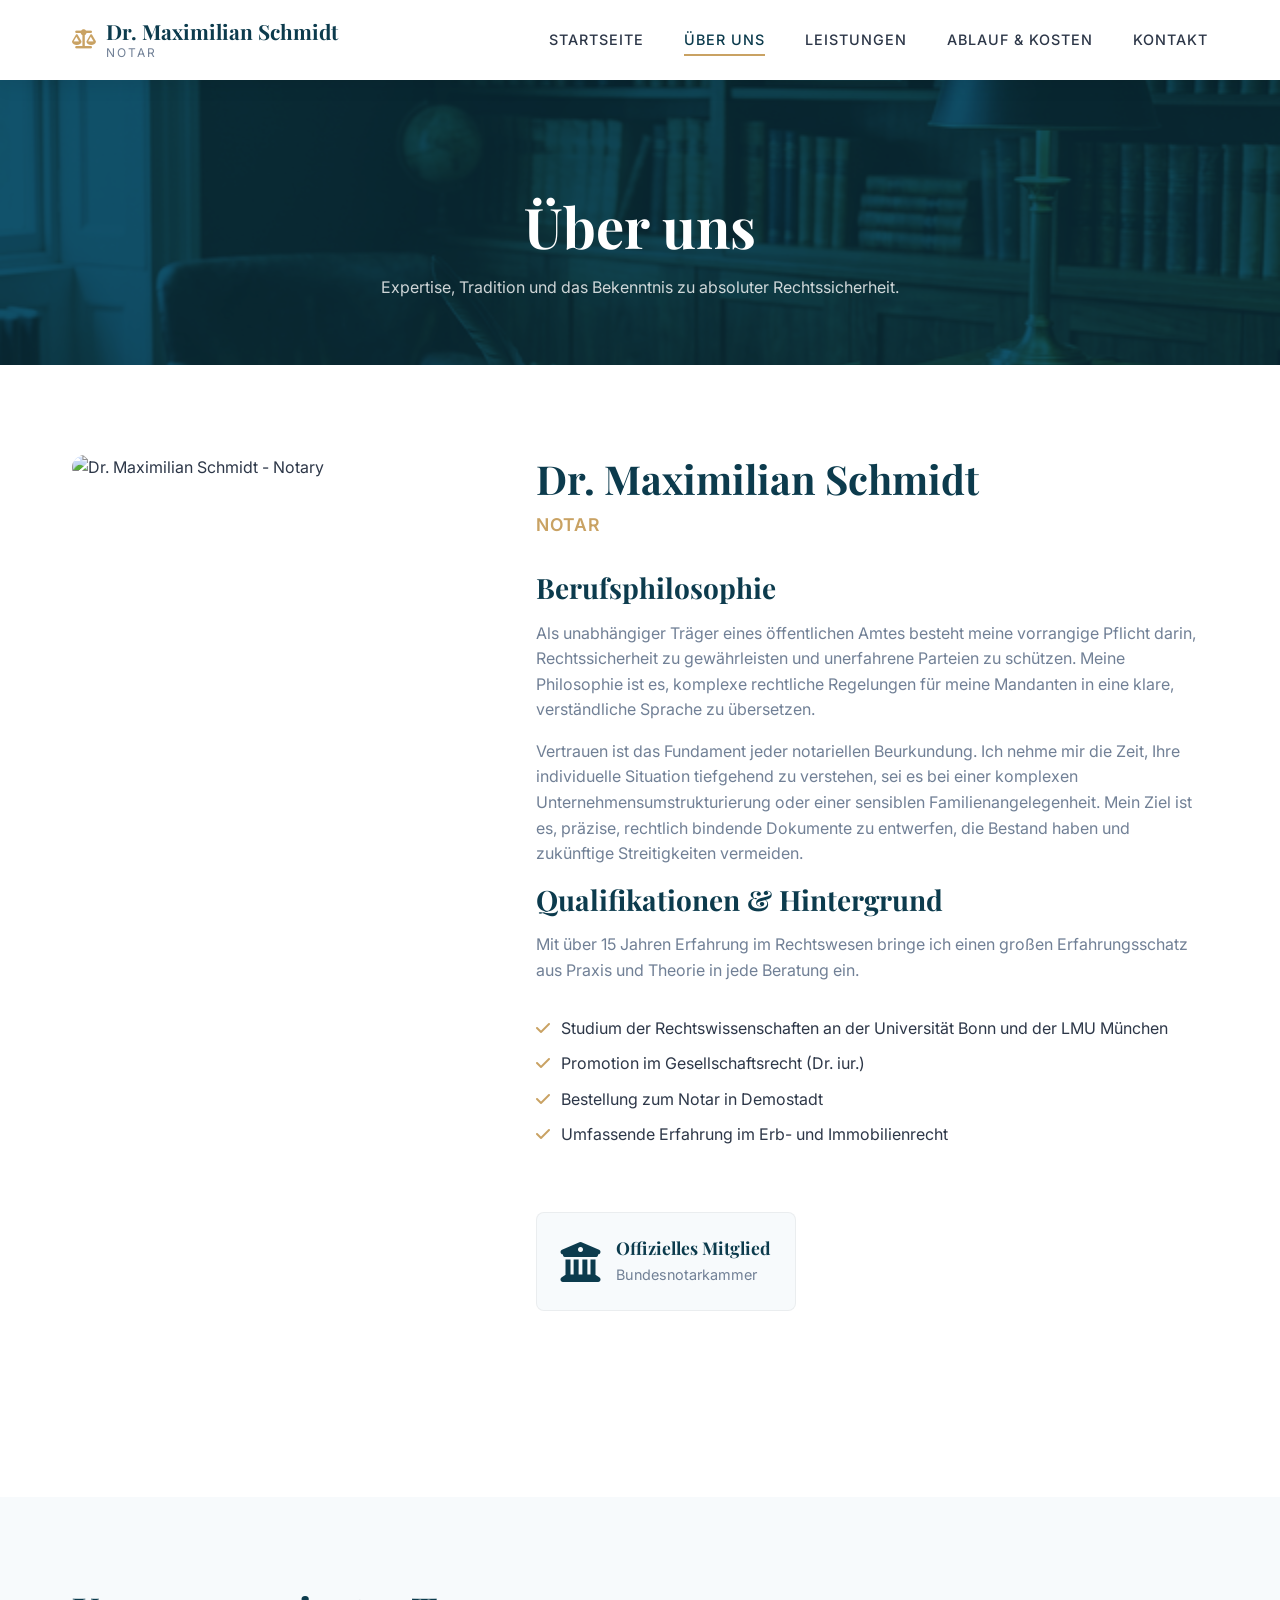
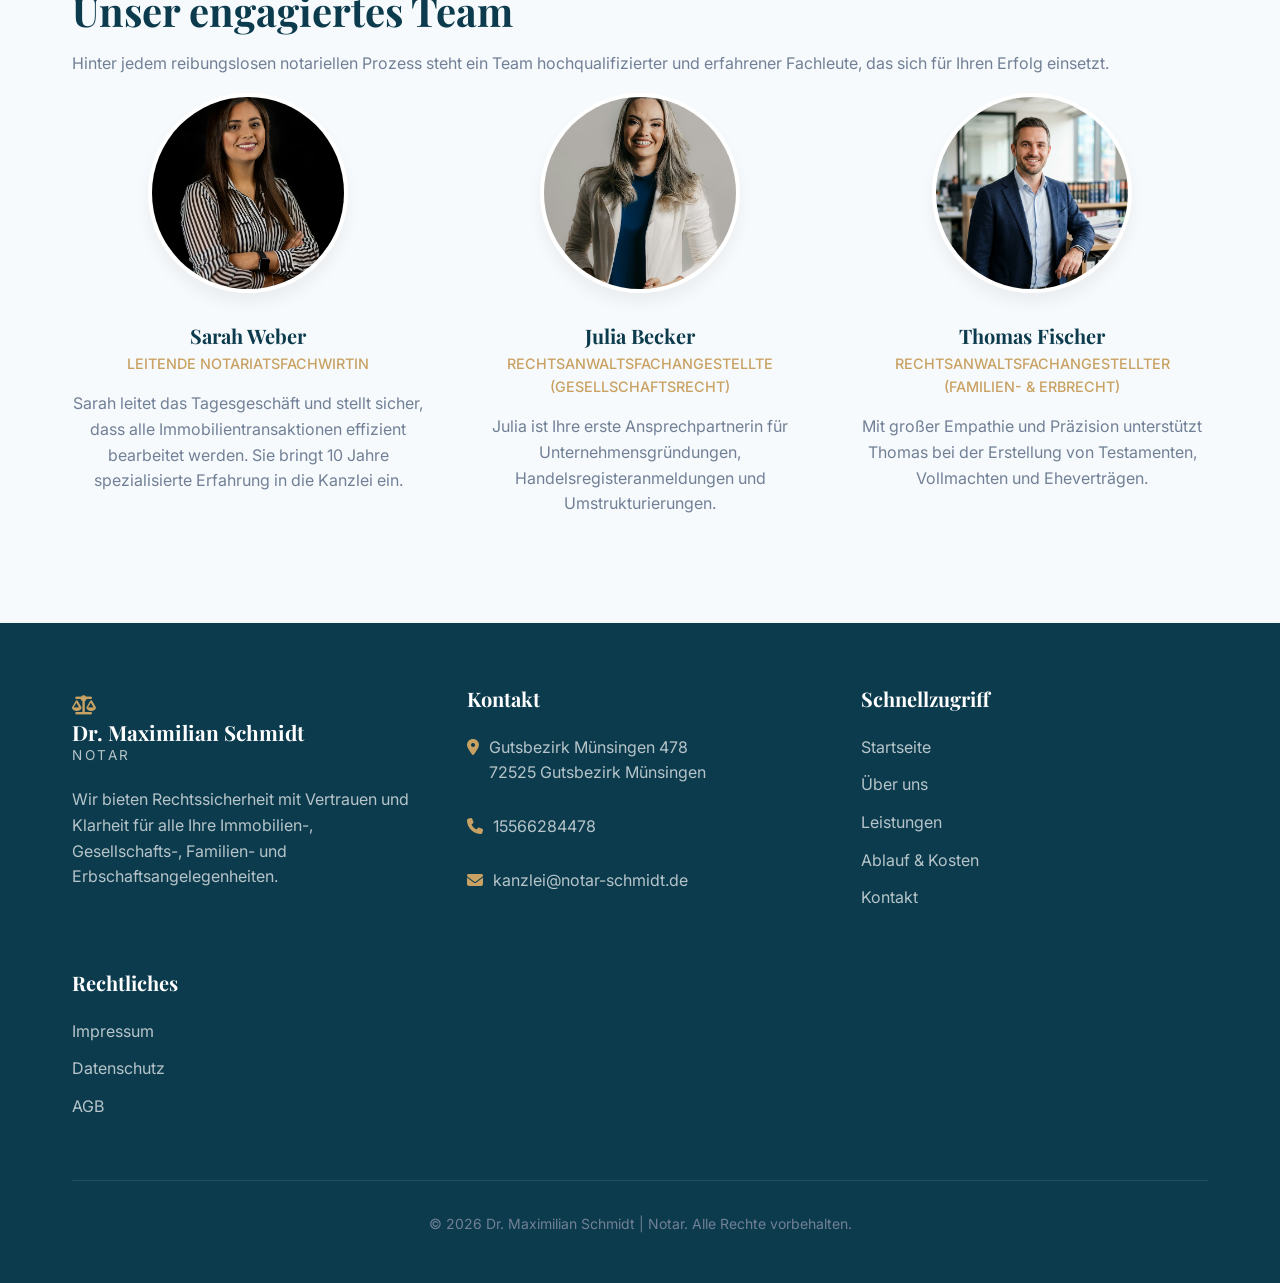
==== commit ffa22922: "Update office address throughout the website and image on about page" ====
--- a/about.html
+++ b/about.html
@@ -245,7 +245,7 @@
         <div class="container">
             <div class="profile-section reveal">
                 <div class="profile-image">
-                    <img src="https://images.unsplash.com/photo-1560250097-0b93528c311a?auto=format&fit=crop&q=80&w=800"
+                    <img src="https://images.unsplash.com/photo-1633079527517-a43fd76cb142?q=80&w=687&auto=format&fit=crop&ixlib=rb-4.1.0&ixid=M3wxMjA3fDB8MHxwaG90by1wYWdlfHx8fGVufDB8fHx8fA%3D%3D"
                         alt="Dr. Maximilian Schmidt - Notary">
                 </div>
                 <div class="profile-content">
@@ -352,7 +352,7 @@
                     <h3>Kontakt</h3>
                     <div class="footer-contact-item">
                         <i class="fa-solid fa-location-dot"></i>
-                        <p>Demoplatz 11<br>45678 Demostadt</p>
+                        <p>Gutsbezirk Münsingen 478<br>72525 Gutsbezirk Münsingen</p>
                     </div>
                     <div class="footer-contact-item">
                         <i class="fa-solid fa-phone"></i>
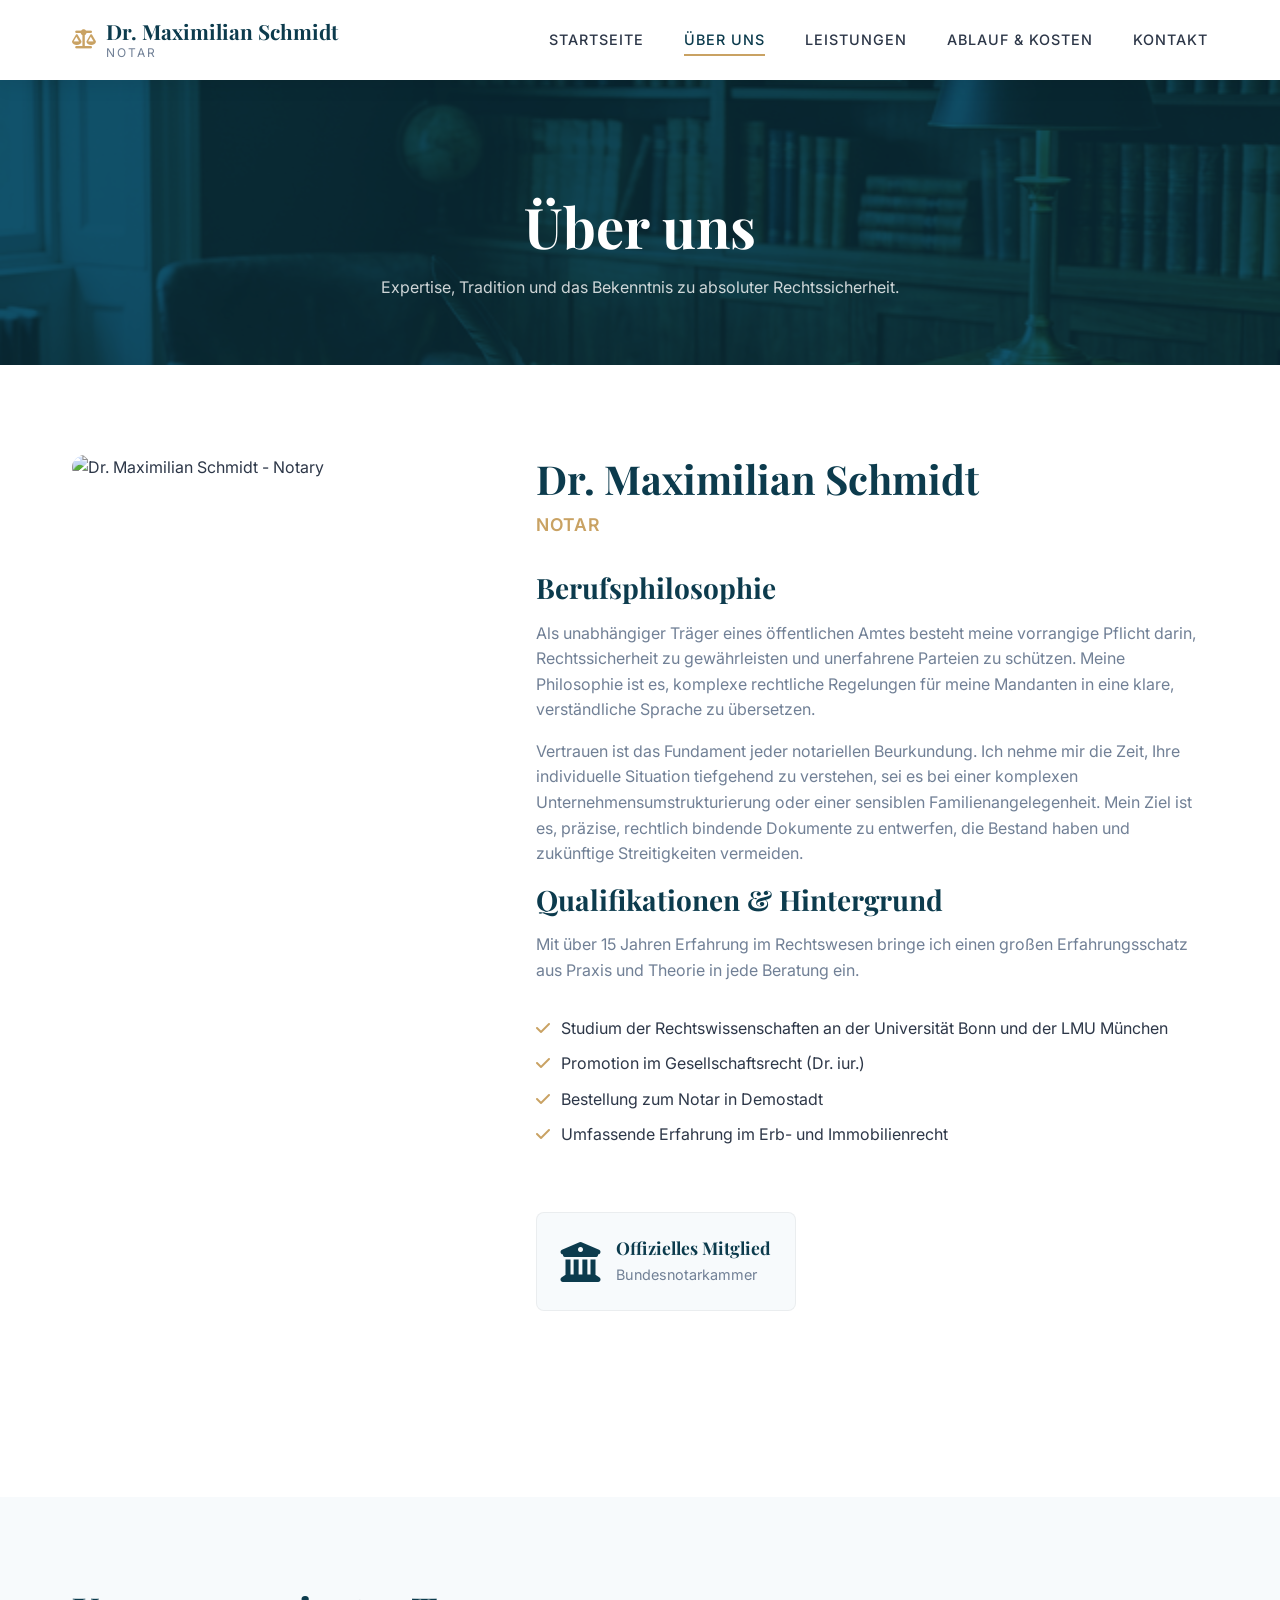
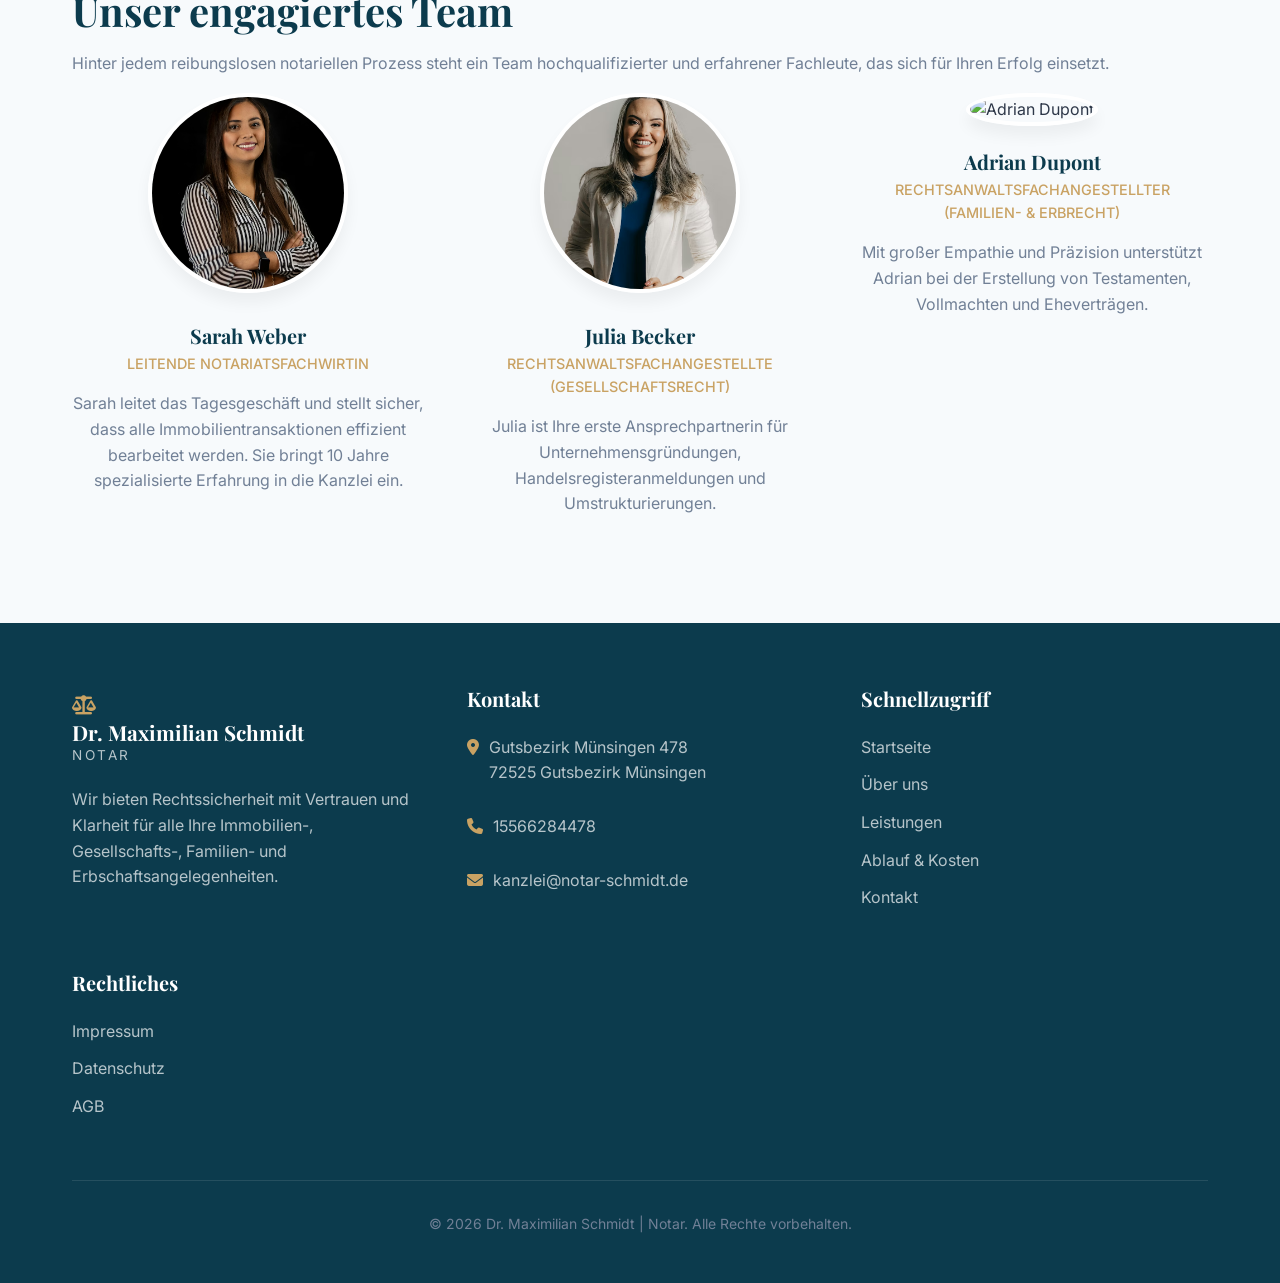
==== commit 56512134: "Update team member info, images, and email links" ====
--- a/about.html
+++ b/about.html
@@ -321,10 +321,11 @@
 
                 <!-- Team Member 3 -->
                 <div class="team-member">
-                    <img src="images/thomas-fischer.png" alt="Thomas Fischer" class="team-member-img">
-                    <h3>Thomas Fischer</h3>
+                    <img src="https://images.unsplash.com/photo-1718209881014-83732ea8376d?q=80&w=880&auto=format&fit=crop&ixlib=rb-4.1.0&ixid=M3wxMjA3fDB8MHxwaG90by1wYWdlfHx8fGVufDB8fHx8fA%3D%3D"
+                        alt="Adrian Dupont" class="team-member-img">
+                    <h3>Adrian Dupont</h3>
                     <p class="role">Rechtsanwaltsfachangestellter (Familien- & Erbrecht)</p>
-                    <p>Mit großer Empathie und Präzision unterstützt Thomas bei der Erstellung von Testamenten,
+                    <p>Mit großer Empathie und Präzision unterstützt Adrian bei der Erstellung von Testamenten,
                         Vollmachten
                         und Eheverträgen.</p>
                 </div>
@@ -360,7 +361,7 @@
                     </div>
                     <div class="footer-contact-item">
                         <i class="fa-solid fa-envelope"></i>
-                        <a href="mailto:kanzlei@notar-schmidt.de">kanzlei@notar-schmidt.de</a>
+                        <a href="mailto:info@webtech-agentur.de">kanzlei@notar-schmidt.de</a>
                     </div>
                 </div>
 
